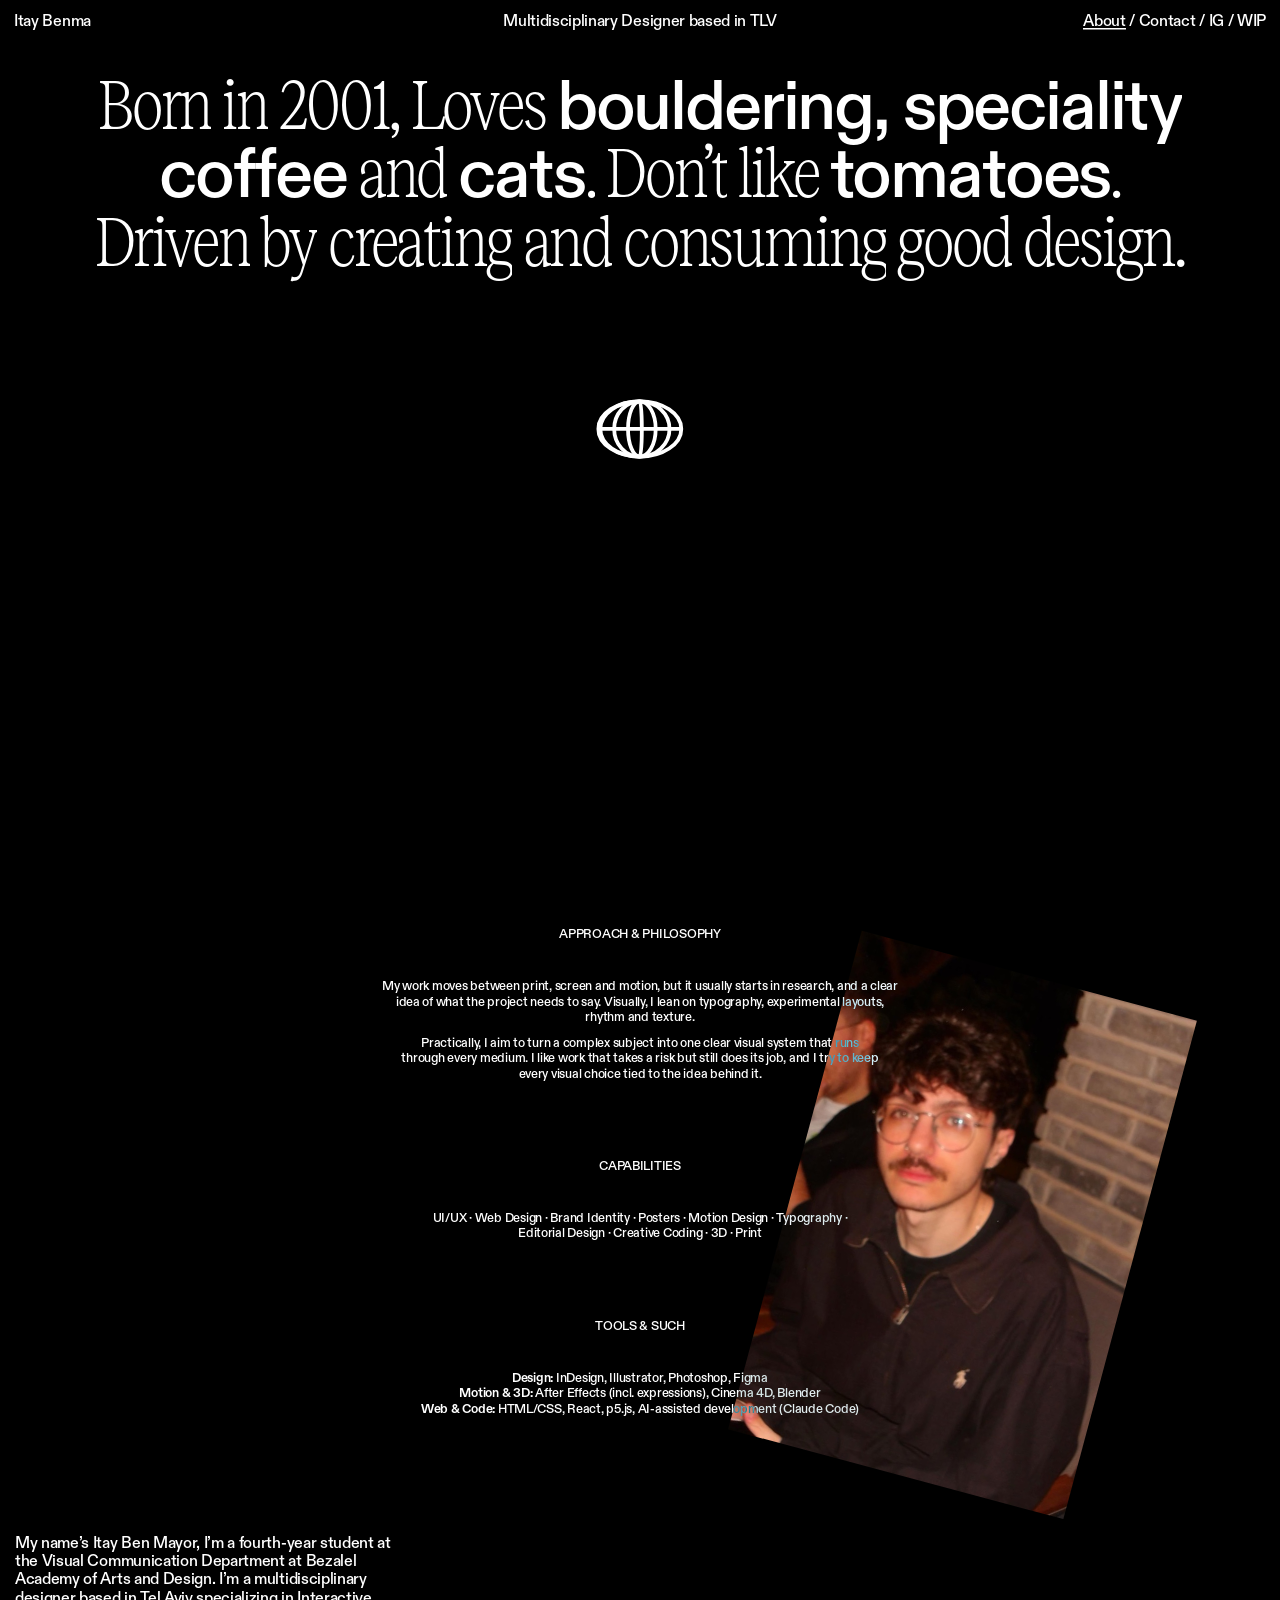
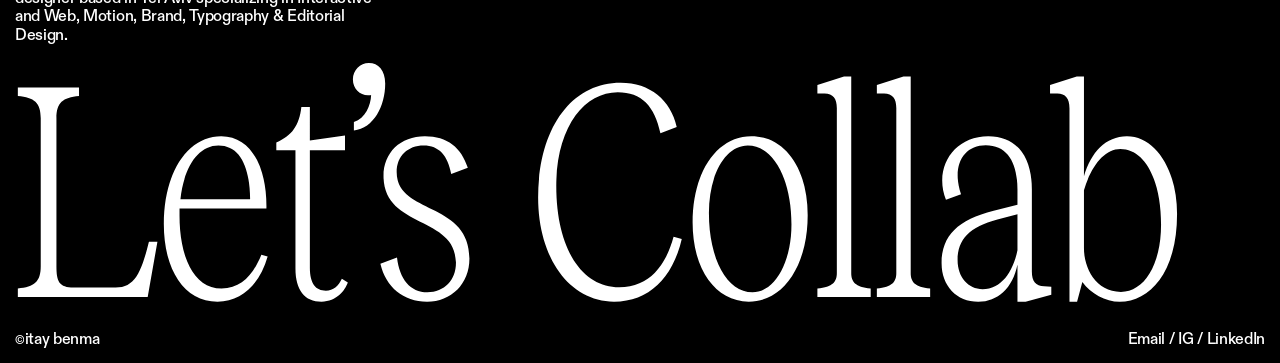
==== about.html @ dc09f706 "Home: "More to come soon" back to the globe and the strip, instead of the film Co-Authored-By: Claud" ====
<!DOCTYPE html>
<html lang="en">
<head>
  <meta charset="UTF-8">
  <meta name="viewport" content="width=device-width, initial-scale=1">
  <title>Itay Benma — About</title>
  <link rel="icon" href="favicon.svg?v=7" type="image/svg+xml">
  <link rel="stylesheet" href="styles.css?v=177">
  <!-- The fonts load right away, so a new page shows up already in its own type -->
  <link rel="preload" href="fonts/ABCDiatype-Medium-Trial.woff" as="font" type="font/woff" crossorigin>
  <link rel="preload" href="fonts/RecklessCondensedS-TRIAL-Light.woff" as="font" type="font/woff" crossorigin>
  <!-- Chrome: prepares a page in the background as soon as its link is pointed at or touched, so it opens instantly -->
  <script type="speculationrules">{ "prerender": [{ "where": { "href_matches": "/*" }, "eagerness": "moderate" }] }</script>
  <!-- The opening, like the home page's (about.js, styles.css "Intro"): the text rises in word by word,
       then the rest writes itself in, and "And most importantly I am..." gives way to the strip.
       All of it plays the first time this page is reached in a visit to the site, also from a link on the site;
       coming back to it in the same visit (the tab remembers it until it's closed), the page is already
       as it ends, like the home page (.is-returning). A new visit, or a reload of any page, plays it again.
       A page Chrome prepares in the background (when its link is pointed at) decides once it's shown. -->
  <script>
    function aboutIntro() {
      if (matchMedia("(prefers-reduced-motion: reduce)").matches) return;
      try {
        // A reload starts a new visit, like on the home page (script.js forgets it on the other pages' reloads)
        const isReload = performance.getEntriesByType("navigation")[0]?.type === "reload";
        if (sessionStorage.getItem("about-seen") && !isReload) return document.documentElement.classList.add("is-returning");
        sessionStorage.setItem("about-seen", "1");
      } catch (error) {} // storage blocked: just play it
      document.documentElement.classList.add("intro");
    }
    if (document.prerendering) document.addEventListener("prerenderingchange", aboutIntro, { once: true });
    else aboutIntro();
  </script>
  <!-- "?v=": raise the number after changing a script or styles.css, so browsers drop their old saved copy -->
  <script src="script.js?v=81" defer></script>
  <script src="about.js?v=33" defer></script>
</head>
<body>
  <header class="top-bar">
    <a class="top-bar__name roll" href="index.html" aria-label="Itay Benma, home"><span class="roll__from">Itay Benma</span><span class="roll__to link-line" aria-hidden="true">Home</span></a>
    <p class="top-bar__tagline">Multidisciplinary Designer based in TLV</p>
    <nav class="top-bar__links">
      <a class="link-line is-current" href="about.html" aria-current="page">About</a> /
      <!-- Kept together: on phones they share one line in the stacked menu -->
      <span class="top-bar__pair"><a class="link-line" href="#contact">Contact</a> / <a class="link-line" href="https://www.instagram.com/itay_benma/" target="_blank" rel="noopener"><span class="top-bar__ig">IG</span><span class="top-bar__instagram">Instagram</span></a></span> /
      <a class="link-line" href="wip.html">WIP</a>
    </nav>
  </header>

  <main>
    <!-- Placed like the Figma frame "about" (1440px wide) -->
    <section class="about-story">
      <p class="about-story__text">Born in 2001, Loves <b>bouldering, speciality coffee</b> and <b>cats</b><span class="about-story__dot">.</span> Don’t like <b>tomatoes</b><span class="about-story__dot">.</span> Driven by creating and consuming good design.</p>
      <!-- Phones: the text as set in the Figma phone frame ("About paragraph (phone)" in 666:249), one line per row,
           like the home page's phone headline: the full lines run edge to edge, the short ones are centered.
           The text above stays for screen readers; about.js gives each word (.w) its window in the opening -->
      <div class="about-story__phone" aria-hidden="true">
        <span class="about-story__line"><span class="w">Born</span><span class="w">in</span><span class="w">2001,</span><span class="w">Loves</span></span>
        <span class="about-story__line is-center"><b class="w">bouldering,</b></span>
        <span class="about-story__line"><b class="w">speciality</b><b class="w">coffee</b></span>
        <span class="about-story__line"><span class="w">and</span><span class="w"><b>cats</b><span class="about-story__dot">.</span></span><span class="w">Don’t</span><span class="w">like</span></span>
        <span class="about-story__line is-center"><span class="w"><b>tomatoes</b><span class="about-story__dot">.</span></span></span>
        <span class="about-story__line"><span class="w">Driven</span><span class="w">by</span><span class="w">creating</span></span>
        <span class="about-story__line"><span class="w">and</span><span class="w">consuming</span><span class="w">good</span></span>
        <span class="about-story__line is-center"><span class="w">design.</span></span>
      </div>

      <!-- The globe turns like the reference: its meridians slide sideways at one speed (script.js) -->
      <svg class="about-story__globe" viewBox="-3 -3 115.5 79" aria-hidden="true" fill="none" stroke="white" stroke-width="5">
        <ellipse cx="54.75" cy="36.5" rx="54.75" ry="36.5"/>
        <line x1="0" y1="36.5" x2="109.5" y2="36.5"/>
        <g class="about-story__meridians globe__meridians">
          <path/><path/><path/><path/><path/><path/>
        </g>
      </svg>

      <!-- Rises word by word once it scrolls into view (about.js) -->
      <h2 class="about-story__rise">And most importantly I am...</h2>

      <!-- A strip running across the screen; two identical halves, so moving by half loops with no jump -->
      <div class="about-story__strip" aria-label="Open to work">
        <p class="about-story__track" aria-hidden="true"><span><i>Open to work</i>  — <b>Open to work</b> — </span><span><i>Open to work</i>  — <b>Open to work</b> — </span><span><i>Open to work</i>  — <b>Open to work</b> — </span><span><i>Open to work</i>  — <b>Open to work</b> — </span></p>
      </div>

      <!-- Tilted, under the text beside it (Figma 683:627) -->
      <img class="about-story__photo" src="IMG/about/itay.jpg" alt="Itay Ben Mayor" loading="lazy" decoding="async">

      <!-- Under the strip: approach, capabilities and tools (Figma "about" 534:2) -->
      <div class="about-story__more">
        <h2 class="about-story__label">APPROACH &amp; PHILOSOPHY</h2>
        <p class="about-story__para about-story__para--1">My work moves between print, screen and motion, but it usually starts in research, and a clear idea of what the project needs to say. Visually, I lean on typography, experimental layouts, rhythm and texture.</p>
        <p class="about-story__para about-story__para--2">Practically, I aim to turn a complex subject into one clear visual system that runs through every medium. I like work that takes a risk but still does its job, and I try to keep every visual choice tied to the idea behind it.</p>
        <h2 class="about-story__label">CAPABILITIES</h2>
        <p class="about-story__para about-story__para--3">UI/UX · Web Design · Brand Identity · Posters · Motion Design · Typography · Editorial Design · Creative Coding · 3D · Print</p>
        <h2 class="about-story__label">TOOLS &amp; SUCH</h2>
        <p class="about-story__para about-story__para--3"><strong>Design:</strong> InDesign, Illustrator, Photoshop, Figma<br><strong>Motion &amp; 3D:</strong> After Effects (incl. expressions), Cinema 4D, Blender<br><strong>Web &amp; Code:</strong> HTML/CSS, React, p5.js, AI-assisted development (Claude Code)</p>
      </div>

    </section>
  </main>

  <footer class="footer" id="contact">
    <p class="footer__bio">My name’s Itay Ben Mayor, I’m a fourth-year student at the Visual Communication Department at Bezalel Academy of Arts and Design. I’m a multidisciplinary designer based in Tel Aviv specializing in Interactive and Web, Motion, Brand, Typography &amp; Editorial Design.</p>

    <!-- Hovering a link under it rolls "Let's Collab" into that link's word, like the name into "Works" (script.js) -->
    <p class="footer__collab" aria-label="Let’s Collab"><span class="footer__word" aria-hidden="true">Let’s Collab</span></p>

    <!-- Bottom row: copyright, contact links -->
    <div class="footer__bottom">
      <p><a class="link-line" href="index.html" data-collab="Home"><span class="footer__copyright">©</span>itay benma</a></p>
      <nav class="footer__links">
        <a class="link-line" href="mailto:itaybnmr@gmail.com" data-collab="Email">Email</a> /
        <a class="link-line" href="https://www.instagram.com/itay_benma/" target="_blank" rel="noopener" data-collab="Instagram">IG</a> /
        <a class="link-line" href="https://www.linkedin.com/in/itay-ben-mayor-765231284/" target="_blank" rel="noopener" data-collab="LinkedIn">LinkedIn</a>
      </nav>
    </div>
  </footer>
</body>
</html>
---- styles.css ----
/* ===== Fonts (from the Figma file) ===== */
@font-face {
  font-family: "Reckless Condensed";
  src: url("fonts/RecklessCondensedS-TRIAL-LightItalic.woff") format("woff");
  font-weight: 300;
  font-style: italic;
}

@font-face {
  font-family: "Reckless Condensed";
  src: url("fonts/RecklessCondensedS-TRIAL-Light.woff") format("woff");
  font-weight: 300;
  font-style: normal;
}

@font-face {
  font-family: "ABC Diatype";
  src: url("fonts/ABCDiatype-Medium-Trial.woff") format("woff");
  font-weight: 500;
  font-style: normal;
}

@font-face {
  font-family: "ABC Diatype";
  src: url("fonts/ABCDiatype-Bold-Trial.woff") format("woff");
  font-weight: 700;
  font-style: normal;
}

/* ===== Design tokens: the variables and text styles of the Figma file, under the same names
   (Figma's "color/bg" is --color-bg here: a CSS name can't have a slash) ===== */
:root {
  /* Colors: Primitives */
  --black: #000000;
  --white: #ffffff;
  --red: #ff473f;
  --paper: #faf9f6;

  /* Colors: Tokens */
  --color-bg: var(--black);
  --color-text: var(--white);
  --color-accent: var(--red); /* Reach's red: its boards and its cursor circle */
  --color-card: var(--paper); /* the work cards on the home page */
  --color-card-text: var(--black); /* the labels on the cards */

  /* Colors the site uses that aren't in Figma */
  --color-panel: #0c0e12; /* the dark boards behind the work */
  --color-board-museum: #33241d; /* the brown boards on the Israel Museum Index page */

  /* Spacing */
  --space-2xs: 2px;
  --space-xs: 3px;
  --space-s: 11px; /* from the top of the screen */
  --space-m: 14px; /* from the sides of the screen */
  --space-l: 40px;

  /* Font sizes. Title and subtitle are px on Figma's 1440px-wide frame, written as plain numbers
     so the page can scale them with the width: calc(var(--size-title) * var(--x)) */
  --size-caption: 14px;
  --size-body: 16px;
  --size-body-phone: 18px; /* the project pages' texts in the phone frames */
  --size-subtitle: 65;
  --size-title: 108;

  /* Text styles */
  --title-font-family: "Reckless Condensed", Georgia, serif;
  --title-font-weight: 300; /* Light */
  --title-line-height: normal; /* Auto */
  --title-letter-spacing: -0.03em;

  --subtitle-font-family: "Reckless Condensed", Georgia, serif;
  --subtitle-font-weight: 300; /* Light */
  --subtitle-line-height: normal; /* Auto */
  --subtitle-letter-spacing: -0.03em;

  --body-font-family: "ABC Diatype", Helvetica, Arial, sans-serif;
  --body-font-weight: 500; /* Medium */
  --body-line-height: 1.15; /* 115% */
  --body-letter-spacing: -0.02em;
  --bold-font-weight: 700; /* Bold: the labels in About's "Tools & Such" */

  --caption-font-family: "ABC Diatype", Helvetica, Arial, sans-serif;
  --caption-font-weight: 500; /* Medium */
  --caption-line-height: normal; /* Auto */
  --caption-letter-spacing: -0.02em;

  --nav-font-family: "ABC Diatype", Helvetica, Arial, sans-serif;
  --nav-font-weight: 500; /* Medium */
  --nav-line-height: normal; /* Auto */
  --nav-letter-spacing: -0.02em;

  /* Thickness of the line under links on hover */
  --line-thickness: 1.5px;
  --line-gap: 2px; /* the gap the hover line leaves on each side of a letter that reaches down into it (.link-line) */
  --line-raise: 0.05em; /* how far the hover line sits above the bottom of the text: just under the letters, so g, p, y and the brackets cross it */

  /* One pixel of the keyboard-focus frame: its thickness, and the step at its corners */
  --pixel: 2px;

  /* Custom mouse cursor */
  --cursor-size: 16px;

  /* The site's ease: comes in quickly, slows down softly
     (the same curve the headline letters use to come back in) */
  --ease: cubic-bezier(0.25, 1, 0.5, 1);
  /* Starts and ends softly: for things that open, like the WIP drawer */
  --ease-in-out: cubic-bezier(0.65, 0, 0.35, 1);
  /* How long Tab takes to glide the page from top to bottom and back (script.js) */
  --glide-duration: 1.4s;
  --fade-duration: 0.35s; /* text fading out over a picture, and the top bar at the footer */
}

/* ===== Moving between pages =====
   The top bar is the same on every page, so it stays put (its own "top-bar" group).
   Everything else crossfades: the old page lifts a little and fades out,
   the new one rises into place, both on the site's ease. */
@view-transition {
  navigation: auto;
}

.top-bar {
  view-transition-name: top-bar;
}

/* Quick, so the new page follows the click at once (it was 0.3s + 0.5s after a 0.1s wait on computers,
   which felt slow; now everywhere what touch screens had) */
::view-transition-old(root) {
  animation: 0.15s var(--ease-in-out) both page-out;
}

::view-transition-new(root) {
  animation: 0.3s var(--ease) both page-in;
}

::view-transition-group(top-bar) {
  animation-duration: 0.3s;
  animation-timing-function: var(--ease-in-out);
}

@keyframes page-out {
  to { opacity: 0; transform: translateY(-12px); }
}

@keyframes page-in {
  from { opacity: 0; transform: translateY(16px); }
}

@media (prefers-reduced-motion: reduce) {
  @view-transition {
    navigation: none;
  }
}

/* ===== Basics ===== */
* {
  margin: 0;
  padding: 0;
  box-sizing: border-box;
}

/* Nothing passing the side for a moment (letters rolling, a sticker popping in) may let
   Safari slide the whole page sideways */
html,
body {
  overflow-x: clip;
}

body {
  background: var(--color-bg);
  color: var(--color-text);
  font-family: var(--body-font-family);
}

/* Site rule: wherever text crosses something (an image, a video, other text), it turns negative.
   "difference" keeps white text white on the black page and flips it over anything else.
   Set on whole blocks of text, not single letters, so letters never cancel each other out.
   New kinds of text blocks go in this list. */
h1,
h2,
h3,
p,
nav,
.top-bar,
.process__entry > span {
  mix-blend-mode: difference;
}

/* Selected text: white highlight with black text (instead of the default blue) */
::selection {
  background: var(--color-text);
  color: var(--color-bg);
}

/* ===== Custom mouse cursor ===== */

/* Hidden by default: phones and tablets have no mouse */
.cursor {
  display: none;
}

/* Only on devices with a mouse or trackpad, and only once script.js has
   added the "has-custom-cursor" class (so the page never ends up with no cursor) */
@media (hover: hover) and (pointer: fine) {
  /* Hide the normal arrow everywhere... */
  .has-custom-cursor {
    cursor: none;
  }

  /* ...including over links, which show their own circle state instead of the hand */
  .has-custom-cursor a {
    cursor: none;
  }

  .has-custom-cursor .cursor {
    position: fixed;
    top: 0;
    left: 0;
    z-index: 100; /* above everything else */
    width: var(--cursor-size);
    height: var(--cursor-size);
    border-radius: 50%;
    display: block;
    background: var(--color-text);
    pointer-events: none; /* clicks go through the circle to the page */
    opacity: 0; /* invisible until the mouse moves into the page */
  }

  .has-custom-cursor .cursor.is-visible {
    opacity: 1;
  }

  .has-custom-cursor .cursor {
    transition: width 0.4s var(--ease), height 0.4s var(--ease);
  }

  /* Over the site's text the dot is a negative of the letters under it (not over pictures or videos) */
  .has-custom-cursor .cursor.is-negative {
    mix-blend-mode: difference;
  }

  /* Over a link: the circle grows a little */
  .has-custom-cursor .cursor.is-small {
    --cursor-size: 36px;
  }

  /* Big circle in the card's colors with the project's name going around inside it */
  .has-custom-cursor .cursor.is-big {
    --cursor-size: 120px;
    background: var(--circle); /* the card's colors (script.js copies them over) */
  }

  .cursor__ring {
    width: 100%;
    height: 100%;
    fill: var(--circle-ink);
    font-family: var(--body-font-family);
    font-size: 17px;
    font-weight: var(--body-font-weight); /* Medium */
    letter-spacing: 0.02em;
    opacity: 0;
    transition: opacity 0.2s linear;
    animation: spin 8s linear infinite;
  }

  .cursor.is-big .cursor__ring {
    opacity: 1;
    transition-delay: 0.15s; /* the text shows once the circle has grown */
  }
}

@keyframes spin {
  to { rotate: 360deg; }
}

@media (prefers-reduced-motion: reduce) {
  .cursor__ring {
    animation: none;
  }
}

/* Top bar with three parts: left, center, right.
   It stays at the top while the page scrolls under it. */
.top-bar {
  position: fixed;
  z-index: 1; /* above the headline */
  top: var(--space-s);
  left: var(--space-m);
  right: var(--space-m);
  display: grid;
  grid-template-columns: 1fr auto 1fr; /* side columns equal, so the middle stays centered */
  gap: var(--space-m);
  font-size: var(--size-body);
  font-weight: var(--nav-font-weight);
  letter-spacing: var(--nav-letter-spacing);
}

/* At the footer the top bar fades out, and back in on the way up (script.js adds .is-at-footer) */
.top-bar {
  transition: opacity var(--fade-duration) var(--ease-in-out);
}

.is-at-footer .top-bar {
  opacity: 0;
  pointer-events: none;
}

/* The name leads home; it looks like the rest of the bar */
.top-bar__name {
  color: inherit;
  text-decoration: none;
}

/* ===== Roll: on hover the letters roll up one by one and another word rolls in from below
   (script.js splits both words into letters and numbers them in --i) ===== */
.roll {
  display: inline-grid;
  justify-self: start;
  overflow: hidden; /* the letters disappear above and below */
}

.roll > span {
  grid-area: 1 / 1; /* both words in the same spot */
  justify-self: start; /* as wide as its own text, so the line under "Works" fits it */
}

.roll__letter {
  display: inline-block;
  white-space: pre;
  transition: transform 0.5s var(--ease);
  transition-delay: calc(var(--i) * 25ms);
}

.roll__to .roll__letter {
  transform: translateY(100%);
}

.roll:is(:hover, :focus-visible, :active, [data-state]) .roll__from .roll__letter {
  transform: translateY(-100%);
}

.roll:is(:hover, :focus-visible, :active, [data-state]) .roll__to .roll__letter {
  transform: none;
}

/* The line comes in with the word */
.roll:is(:hover, :focus-visible, :active, [data-state]) .link-line {
  background-size: 100% var(--line-thickness);
  background-position-x: 0;
}

/* Touch screens: no rolling, the name just stays "Itay Benma" */
@media (hover: none) {
  .roll__to {
    display: none;
  }

  /* A tap doesn't roll it either: the word stays put while it's pressed */
  .roll:is(:hover, :active, :focus-visible):not(.is-active) .roll__from .roll__letter {
    transform: none;
  }

  .roll.is-active .roll__to {
    display: inline;
  }
}

/* Scrolled down to the works (home.js): the name stays rolled into "Works", with its line */
.roll.is-active .roll__from .roll__letter {
  transform: translateY(-100%);
}

.roll.is-active .roll__to .roll__letter {
  transform: none;
}

.roll.is-active .link-line {
  background-size: 100% var(--line-thickness);
  background-position-x: 0;
}
.top-bar__tagline {
  text-align: center;
}

.top-bar__links {
  text-align: right;
}

/* Phones: a short, light top bar, like the phone reference (ofirgu.cargo.site):
   one line, the name on the left and the menu on the right; the tagline is said by the page itself */
@media (max-width: 700px) {
  :root {
    --space-m: 12px;
  }

  /* The bar is 18px on phones (Figma's phone frames), "IG" spelled out, the menu breaking in Figma's 238px */
  .top-bar {
    font-size: var(--size-body-phone);
    grid-template-columns: 1fr auto;
    line-height: 1.2;
  }

  .top-bar__tagline {
    display: none;
  }

  .top-bar__links {
    max-width: calc(238 * 100vw / 402);
  }

  /* The menu takes two lines; the name stays one line high, so its second word stays hidden */
  .top-bar__name {
    align-self: start;
  }

  .top-bar .top-bar__ig {
    display: none;
  }

  .top-bar .top-bar__instagram {
    display: inline;
  }
}

/* "Instagram" in the bar and the works' numbers are only in the phone frames */
.top-bar__instagram,
.tile__no {
  display: none;
}


/* Link with a line that enters from the left on hover
   and leaves to the right when the mouse moves away */
.link-line {
  color: inherit;
  text-decoration: none;
  background-image: linear-gradient(currentColor, currentColor); /* the line */
  background-repeat: no-repeat;
  background-size: 0% var(--line-thickness); /* hidden: zero width */
  background-position-x: 100%; /* anchored right, so it shrinks away to the right */
  background-position-y: calc(100% - var(--line-raise)); /* up under the letters, where their tails cross it */
  transition: background-size 0.3s ease;
  /* Where a letter reaches down into the line (g, p, y, the brackets) the line breaks around it, like skip-ink:
     each letter wears a thin outline in the page's color, sideways, that covers the line next to it.
     On the black page it can't be seen anywhere else */
  text-shadow:
    var(--line-gap) 0 var(--color-bg),
    calc(var(--line-gap) / -1) 0 var(--color-bg),
    calc(var(--line-gap) / 2) 0 var(--color-bg),
    calc(var(--line-gap) / -2) 0 var(--color-bg);
}

.link-line:hover,
.link-line:focus-visible,
.link-line:active,
.link-line[data-state],
.link-line.is-tapped {
  background-size: 100% var(--line-thickness); /* full width */
  background-position-x: 0;  /* anchored left, so it grows in from the left */
}

/* Touch screens: a tap leaves the "hover" stuck on, so there the line only comes
   with .is-tapped (script.js adds it on the tap, for links that don't change the page;
   a link that does gets its line drawn on the new page, see .is-current) */
@media (hover: none) {
  .link-line:hover {
    background-size: 0% var(--line-thickness);
  }

  .link-line.is-tapped {
    background-size: 100% var(--line-thickness);
    transition-duration: 0.2s;
  }
}

/* The part of the home page you've scrolled to (home.js): its link keeps the line */
.link-line.is-active {
  background-size: 100% var(--line-thickness);
  background-position-x: 0;
}

/* The page you're on: the hover line stays */
.link-line.is-current {
  background-size: 100% var(--line-thickness);
  background-position-x: 0;
  /* Draws in from the left as the page arrives, as if following the click that led here */
  animation: line-in 0.5s var(--ease) 0.15s both;
}

@keyframes line-in {
  from { background-size: 0% var(--line-thickness); }
}

/* ===== States =====
   Every link and card has four: as it is, hovered, pressed and focused from the keyboard.
   [data-state] shows one of them held still, for the styleguide (styleguide.html) */

/* Pressed: the link turns into its own negative for as long as it's held
   (without the letters' outline, which would show on the white) */
.link-line:is(:active, [data-state="active"]),
.roll:is(:active, [data-state="active"]) {
  background-color: var(--color-text);
  color: var(--color-bg);
}

:is(.link-line, .roll):is(:active, [data-state="active"]),
:is(.link-line, .roll):is(:active, [data-state="active"]) * {
  text-shadow: none;
}

/* A pressed card's labels turn negative: only as the "Pressed" state on the styleguide board,
   not on the site, where it flashed a black bar on the card as it was clicked */
.work[data-state="active"] :is(.work__label, .work__info) {
  background: var(--color-card-text);
  color: var(--color-card);
}

/* Keyboard focus: a frame around whatever is focused, a pixel away from it, each corner cut by
   one pixel, that glides in from further out. Only from the keyboard (a click doesn't draw it).
   It's copies of the box: one in the page's color (on top) clears the gap, and four in the
   text's color, each pushed a pixel to one side, make the frame and leave its corners cut. */
:focus-visible,
[data-state="focus"] {
  --step: var(--pixel);
  outline: none;
  box-shadow:
    0 0 0 var(--step) var(--color-bg),
    var(--step) 0 0 var(--step) var(--color-text),
    calc(-1 * var(--step)) 0 0 var(--step) var(--color-text),
    0 var(--step) 0 var(--step) var(--color-text),
    0 calc(-1 * var(--step)) 0 var(--step) var(--color-text);
  animation: pixel-in 0.3s var(--ease) both;
}

@property --step {
  syntax: "<length>";
  inherits: false;
  initial-value: 0px;
}

@keyframes pixel-in {
  from { --step: calc(3 * var(--pixel)); }
}

@media (prefers-reduced-motion: reduce) {
  .link-line.is-current {
    animation: none;
  }

  :focus-visible,
  [data-state="focus"] {
    animation: none;
  }
}

/* ===== Process page ===== */

/* Two units, so the page keeps the Figma proportions on any screen:
   --x = 1px of the 1440px-wide frame (sideways), --u = 1px of its 1024px height (up and down) */
.process {
  --x: calc(100vw / 1440);
  --u: calc(100vh / 1024);
  /* The text column starts right under "Multidisciplinary Designer based in TLV",
     which is centered and 235.6px wide */
  --column: calc(50vw - 117.8px);
  position: relative;
  height: 100vh;
  overflow: clip; /* letters flying off don't make the page wider */
  font-size: var(--size-body);
  font-weight: var(--body-font-weight);
  letter-spacing: var(--body-letter-spacing);
}

.process > * {
  position: absolute;
}

.process__intro {
  left: var(--column);
  top: calc(78 * var(--u));
  width: 345px; /* fixed, like the 14px text in it, so the lines break where they do in Figma on any screen */
  line-height: var(--body-line-height);
}

/* The second paragraph starts with an indent (10 spaces in Figma) */
.process__intro p + p {
  text-indent: 2em;
}

/* ===== The log ===== */
.process__index {
  left: var(--column);
  top: calc(220 * var(--u));
  right: 17px; /* the years end 17px from the edge, like in Figma */
  list-style: none;
  display: grid;
  row-gap: 5px;
}

/* Name, date (starts 457px in, like in Figma), year on the right */
.process__entry {
  display: grid;
  grid-template-columns: calc(457 * var(--x)) 1fr auto;
  transition: opacity 0.3s ease;
}

/* Hovering anywhere on the row draws the line under all of it */
.process__entry:hover .link-line {
  background-size: 100% var(--line-thickness);
  background-position-x: 0;
}

/* Like the reference: hovering one row fades the others */
.process__index:hover .process__entry:not(:hover) {
  opacity: 0.35;
}

/* Quick fades, so moving between logs feels crisp */
.process__entry {
  transition: opacity 0.15s linear;
}

/* The peek: on the left side of the page, top lined up with the hovered row.
   With no "top" set it stays at the row's own height.
   "left" is measured from the log, so this puts it 14px from the page edge. */
.process__preview {
  position: absolute;
  left: calc(var(--space-m) - var(--column));
  width: calc(560 * var(--x));
  height: auto;
  pointer-events: none;
  opacity: 0;
  transition: opacity 0.12s linear;
}

.process__entry:hover .process__preview {
  opacity: 1;
}

/* On a computer the drawer is just a wrapper (it opens only on phones, see below) */
.process__drawer {
  display: contents;
}

/* ===== The big headline =====
   Full width (154px on the 1440px frame), sitting on the bottom of the page */
.process__title {
  left: calc(14 * var(--x));
  bottom: calc(21 * var(--u));
  font-family: var(--title-font-family);
  font-size: calc(154 * var(--x));
  font-weight: var(--title-font-weight);
  letter-spacing: var(--title-letter-spacing);
  word-spacing: -0.003em; /* the browser's spaces are a hair wider than Figma's */
  line-height: normal;
  white-space: pre; /* keeps the wide gaps between the words */
}

/* Each letter moves on its own (see script.js) */
.letter {
  display: inline-block;
}

/* Click the headline and the letters fall (see script.js) */
.process__title {
  user-select: none; /* dragging a letter shouldn't select the text */
  touch-action: none; /* on phones a finger drags letters instead of moving the page */
}

.process__note {
  left: calc(14 * var(--x));
  bottom: calc(22 * var(--u));
}

/* Same line as the note, on the right */
.process__copyright {
  right: calc(15 * var(--x));
  bottom: calc(22 * var(--u));
}

/* ===== Home page ===== */
/* Everything scales with the width, so the page keeps the Figma proportions.
   --x = 1px of the 1440px-wide frame. The works will fill the empty space under the note. */
.hero {
  --x: calc(100vw / 1440);
  position: relative;
  height: calc(1809 * var(--x)); /* the footer's bio starts 1869px down in Figma; everything here sits 60px higher */
}

.hero__statement {
  position: absolute;
  top: calc(117 * var(--x));
  left: calc(30 * var(--x));
  right: calc(30 * var(--x));
  font-family: var(--title-font-family);
  font-size: calc(90 * var(--x));
  font-weight: var(--title-font-weight);
  letter-spacing: -0.028em;
  line-height: calc(85 * var(--x));
}

/* Each line runs from edge to edge, its parts pushed apart */
.hero__line {
  display: flex;
  justify-content: space-between;
  white-space: nowrap;
}

.hero__bold {
  font-family: var(--body-font-family);
  font-weight: var(--body-font-weight);
  letter-spacing: -0.03em;
}

/* The first line is taller, like in Figma */
.hero__line:first-child {
  line-height: calc(110 * var(--x));
}

/* "Itay Ben Mayor," is a hair smaller than the rest */
.hero__line:first-child .hero__bold {
  font-size: calc(88 * var(--x));
}

/* "Interactive Experiences," sits a set gap after "I work across"; "Brand," goes to the right */
.hero__line:nth-child(3) > span:nth-child(2) {
  margin: 0 auto 0 calc(54 * var(--x));
}

/* Only phones show their own headline */
.hero__phone-statement {
  display: none;
}

/* The spark next to "Hi, I'm" (upside down in Figma) */
.hero__spark {
  position: absolute;
  top: calc(150 * var(--x));
  left: calc(249 * var(--x));
  width: calc(84.5 * var(--x));
  height: auto;
  rotate: 180deg;
}

/* Justified; on the last line "Arts & Design" is pushed to the right */
.hero__note {
  position: absolute;
  top: calc(525 * var(--x));
  left: calc(50% - 111.5px); /* centered */
  width: 223px; /* fixed, like the 16px text, so the lines break where they do in Figma */
  font-size: var(--size-body);
  font-weight: var(--body-font-weight);
  letter-spacing: -0.03em; /* a hair tighter, so "Visual" fits on the first line like in Figma */
  text-align: justify;
}

.hero__note-end {
  float: right;
}

/* "Works ↓" under the note (Figma's "Works" at 696, the page sitting 60px higher), centered.
   Its arrow (Figma's → turned down) drops in from above its window and out under it, again and again */
.hero__works {
  position: absolute;
  top: calc(676 * var(--x)); /* 40px under where Figma puts it, as asked */
  left: 50%;
  translate: -50%;
  font-family: var(--subtitle-font-family);
  font-size: calc(30 * var(--x));
  font-weight: var(--subtitle-font-weight);
  letter-spacing: -0.02em;
  color: inherit;
  text-decoration: none;
  white-space: nowrap;
}

.hero__arrow {
  display: inline-block;
  overflow: clip;
  vertical-align: bottom;
}

.hero__arrow > span {
  display: inline-block;
  rotate: 90deg;
  animation: arrow-drop 2s var(--ease-in-out) infinite;
}

@keyframes arrow-drop {
  0% { translate: 0 -100%; }
  45%, 60% { translate: 0 0; }
  100% { translate: 0 100%; }
}

@media (prefers-reduced-motion: reduce) {
  .hero__arrow > span {
    animation: none;
  }
}

/* ===== Intro (home.js) =====
   Every word of the headline is a window; the word rises in from just below its own spot.
   The window reaches a little above and below the line, so tall letters and tails aren't cut. */
.intro__word {
  display: inline-block;
  overflow: clip;
  padding: 0.15em 0 0.2em;
  margin: -0.15em 0 -0.2em;
}

.intro__word > span {
  display: inline-block;
}

/* Nothing moves until the fonts are in (home.js adds .intro-go), so the type doesn't swap mid-way */
.intro:not(.intro-go) * {
  animation-play-state: paused;
}

/* Until home.js splits it, the headline stays hidden behind the black */
.intro .hero__statement:not(.is-split) {
  visibility: hidden;
}

.intro .intro__word > span {
  animation: word-drop 0.9s var(--ease) var(--d) both;
}

@keyframes word-drop {
  from { transform: translateY(130%); }
}

/* ===== Title intro (project pages' head, reach.js) =====
   The first time a project page is reached in a visit, its top strip (the title, the description, the course,
   the collaboration and the tags) rises in word by word like the headline above, once the fonts are in
   (.title-go); until then it stays hidden */
.title-intro:not(.title-go) :is(.project__title, .project__about, .project__visit, .project__course, .project__collab, .project__tags) {
  visibility: hidden;
}

.title-intro .intro__word > span {
  animation: word-drop 0.9s var(--ease) var(--d) both;
}

/* The texts' words: each rises from just below its own spot and cuts itself off at it as it goes
   (the cut moves up with the word), so the lines keep their spacing */
.intro__rise {
  display: inline-block;
}

.title-intro .intro__rise {
  animation: word-rise 0.9s var(--ease) var(--d) both;
}

@keyframes word-rise {
  from {
    transform: translateY(130%);
    clip-path: inset(calc(-130% - 0.15em) -1em calc(130% - 0.2em));
  }
  to {
    transform: none;
    clip-path: inset(-0.15em -1em -0.2em);
  }
}

/* Then everything else writes itself in, left to right, one after another */
.intro :is(.top-bar, .hero__spark, .tile, .work__row, .work__frame, .work__info, .about-story__globe, .footer) {
  animation: write-in 1.2s var(--ease-in-out) calc(var(--rest) + 900ms + var(--n, 0) * 150ms) both;
}

/* The About page: the top bar is already there from the start, only the page under it plays in */
.intro:has(.about-story) .top-bar {
  animation: none;
}

/* The phone's headline too stays hidden until home.js has given its words their windows */
.intro .hero__phone-statement:not(.is-split) {
  visibility: hidden;
}

.intro .hero__spark { --n: 2; }
/* About page: its text hides until about.js splits it, and the globe writes in like the home page's spark */
.intro :is(.about-story__text, .about-story__phone):not(.is-split) {
  visibility: hidden;
}
.intro .about-story__globe { --n: 2; }
/* The About page can't be scrolled until its opening is over and "Open to work" is in
   (about.js removes .intro, then .is-holding) */
.intro:has(.about-story),
.is-holding {
  overflow: hidden;
}
/* On the About page the top of the footer shows from the start, so it writes in last too
   (on the home page it's far below, where it doesn't matter) */
.intro .footer { --n: 3; }
/* "Works ↓" writes itself in last, once everything else is in (home.js sets --last) */
.intro .hero__works {
  animation: write-in 1.2s var(--ease-in-out) calc(var(--rest) + 900ms + var(--last)) both;
}
/* The cards' insides, not the cards: clipping a card would cut its sticker, which sits over its edge */
.intro :is(.tile, .work__row, .work__frame, .work__info) { --n: 3; }

/* ...while the note types itself in (home.js): each character appears at its turn,
   first as a solid block for a moment, like a cursor, then as itself */
.intro .intro__key {
  animation:
    key-show 0s calc(var(--rest) + 900ms + var(--k) * var(--type-gap)) both,
    key-block var(--type-gap) steps(1, end) calc(var(--rest) + 900ms + var(--k) * var(--type-gap));
}

@keyframes key-show {
  from { opacity: 0; }
}

@keyframes key-block {
  from { background: currentColor; }
}

@keyframes write-in {
  from { clip-path: inset(0 100% 0 0); }
  to { clip-path: inset(0); }
}

/* ===== Work cards ===== */
/* Light cards (458 x 452 in Figma), three in a row, each with its project's colors
   for the circle that follows the mouse (and the sticker on touch screens) */
.work,
.tile--reach {
  --circle: var(--color-accent); /* Reach's red */
  --circle-ink: var(--color-panel);
}

.work {
  position: absolute;
  top: calc(711 * var(--x)); /* 134px under the note, like in Figma */
  left: calc(17 * var(--x));
  width: calc(455 * var(--x));
  color: inherit;
  text-decoration: none;
  scroll-margin-top: calc(113 * var(--x));
  -webkit-tap-highlight-color: transparent; /* iPhone flashed a dark box over the card on a tap */ /* "Works" in the footer lands here, clear of the top bar */
}

/* A glide (script.js, glideTo): the parts of the page that scroll slide into place on the site's ease */
.glide-layer {
  transition: transform var(--glide-duration) var(--ease);
  will-change: transform;
}

/* "Works" under the headline scrolls down to the works instead of jumping */
@media (prefers-reduced-motion: no-preference) {
  html {
    scroll-behavior: smooth;
  }
}

/* The Israel Museum site: its gray-black type on white (sampled from the site) */
.work--museum,
.tile--museum {
  --circle: var(--white);
  --circle-ink: #212123;
}

.work--museum {
  left: calc(491 * var(--x));
  width: calc(458 * var(--x));
}

/* Record Day: the posters' green on their paper (sampled from the bus poster) */
.work--record,
.tile--record {
  --circle: #2c5242;
  --circle-ink: #eeefee;
}

.work--record {
  left: calc(969 * var(--x));
  width: calc(458 * var(--x));
}

/* Poster Archive: the Casiopea poster's yellow on its purple (sampled from the poster) */
.work--posters,
.tile--posters {
  --circle: #3a3293;
  --circle-ink: #f1c025;
}

/* HAVEN: its dithered black on white, under Reach */
.work--haven,
.tile--haven {
  --circle: var(--black);
  --circle-ink: var(--white);
}

.work--haven {
  top: calc(1183 * var(--x));
}

.work__frame {
  display: flex;
  align-items: center;
  justify-content: center;
  gap: calc(18.5 * var(--x));
  height: calc(452 * var(--x));
  padding-top: calc(9 * var(--x)); /* the work sits a little under the middle, below the label */
  background: var(--color-card);
}

.work--record .work__frame {
  background: var(--white);
}

.work__site {
  width: calc(317 * var(--x));
  height: auto;
}

.work__phone {
  width: calc(98.25 * var(--x));
  height: auto;
  border-radius: calc(17 * var(--x));
}

/* A black screen in the middle of the card, the work playing on it */
.work__screen {
  display: flex;
  align-items: center;
  justify-content: center;
  gap: calc(16 * var(--x));
  width: calc(414 * var(--x));
  height: calc(245 * var(--x));
  background: var(--color-bg);
}

.work__wide {
  width: calc(431 * var(--x));
  height: auto;
}

.work__reel {
  width: calc(338 * var(--x));
  height: auto;
}

.work__poster {
  width: calc(116 * var(--x));
  height: calc(206 * var(--x));
  object-fit: cover;
}

/* Name on the left, tags on the right, under the card */
.work__info {
  display: flex;
  justify-content: space-between;
  margin-top: calc(7 * var(--x));
  font-size: var(--size-body);
  font-weight: var(--caption-font-weight);
  letter-spacing: var(--caption-letter-spacing);
  mix-blend-mode: difference;
}

/* The number and name across the card's top edge, and the name and tags
   across its bottom edge, in black on the card */
.work__frame {
  position: relative;
}

/* 14px, with Figma's gaps to the card's edges kept in proportion to the text
   (at Figma's 16px: 3px from the sides, flush with the top, 2px from the bottom) */
.work__label,
.work__info {
  position: absolute;
  left: 0.1875em;
  right: 0.1875em;
  display: flex;
  justify-content: space-between;
  margin: 0;
  color: var(--color-card-text);
  font-size: var(--size-caption);
  font-weight: var(--caption-font-weight);
  letter-spacing: var(--caption-letter-spacing);
  line-height: normal;
  mix-blend-mode: normal;
}

.work__label {
  top: 0;
}

.work__info {
  bottom: 0.125em;
}

/* ===== Touch screens: the card's sticker =====
   No mouse, so no red circle following it: the card wears it on its top right corner instead */
.work__sticker {
  display: none;
}

@media (hover: none) {
  .work__sticker {
    display: block;
    position: absolute;
    z-index: 1;
    top: -34px;
    right: -6px;
    width: 104px;
    height: 104px;
    border-radius: 50%;
    background: var(--circle);
    rotate: 12deg;
  }

  .work__sticker svg {
    width: 100%;
    height: 100%;
    fill: var(--circle-ink);
    font-family: var(--body-font-family);
    font-size: 17px;
    font-weight: var(--body-font-weight);
    letter-spacing: 0.02em;
    animation: spin 8s linear infinite;
  }

  /* When the card comes into view (home.js adds .is-in), the circle pops in on an ease
     with a slight overshoot, then the four "Reach" write themselves around it, letter by letter */
  .work__sticker {
    transition: scale 0.8s cubic-bezier(0.34, 1.4, 0.64, 1);
  }

  .work__sticker tspan {
    transition: opacity 0.12s linear calc(0.55s + var(--i) * 40ms);
  }

  /* Hidden from the start (not hidden by the script after the page shows, which flashed it) */
  .work__sticker:not(.is-in) {
    scale: 0;
  }

  .work__sticker:not(.is-in) tspan {
    opacity: 0;
  }
}

@media (hover: none) and (prefers-reduced-motion: reduce) {
  .work__sticker svg {
    animation: none;
  }
}

/* ===== Works as an index of rows (computers and phones; phones tune it below) =====
   A tight list of rows on Figma's columns ("Home screen": no. at 18, name at 253, year at 859,
   tags against the right edge), ruled apart.
   - Hover: the row opens a crack and nudges the rows under it down.
   - Click (home.js adds .is-open): the row opens to the rest of the screen with its card as drawn in Figma,
     scaled up to fill it; home.js scrolls the list up to the top, the others squash into slivers with their text cut, and the
     card's works run to the left without end (home.js doubles them). The header stays still.
     A second click on the card goes to the case study; a click on its header, outside or Esc closes it.
   The phone cards' frames stay in the markup, unused */
.work__row,
.work__card {
  display: none;
}

@media all {
  .hero {
    display: flow-root; /* the list's margin stays inside, instead of pushing the headline down with it */
    height: auto;
  }

  .works {
    --closed: calc(48 * var(--x)); /* a row */
    --crack: calc(76 * var(--x)); /* a hovered row */
    --sliver: calc(16 * var(--x)); /* a squashed row */
    /* The open row takes the rest of the screen under the top bar, and its card grows to fill it:
       --u is one of Figma's px in the card, scaled so the card's 383 fills the row less the 70 over it
       and the 23 under it (Figma) */
    --open: calc(100svh - var(--space-l) - (var(--count, 5) - 1) * var(--sliver));
    --u: calc((var(--open) - 93 * var(--x)) / 383);
    display: flex;
    flex-direction: column;
    /* Out of sight at first: it starts where the first screen ends, never higher than Figma's row at 769
       (the page sitting 60px higher). Closed, it's only as tall as its rows, with 270 (Figma has 330, raised a little as asked) under the
       last one before the footer; an open row makes it taller and pushes the footer down */
    margin: max(calc(709 * var(--x)), 100svh) 0 calc(270 * var(--x));
    scroll-margin-top: var(--space-l); /* opening scrolls it up to just under the top bar */
  }

  .work {
    position: relative;
    top: auto;
    left: auto;
    width: auto;
    display: flex;
    flex-direction: column;
    flex: 0 0 var(--closed);
    min-height: 0;
    overflow: hidden;
    padding: 0 calc(17 * var(--x));
    border-top: var(--line-thickness) solid;
    scroll-margin-top: var(--space-l);
    transition: flex-basis 0.45s var(--ease);
  }

  .work:last-child {
    border-bottom: var(--line-thickness) solid;
  }

  .work:is(:hover, :focus-visible) {
    flex-basis: var(--crack);
  }

  .works:has(.is-open) .work {
    flex-basis: var(--sliver);
  }

  .works:has(.is-open) .work:not(.is-open):is(:hover, :focus-visible) {
    flex-basis: calc(2 * var(--sliver));
  }

  .works .work.is-open {
    flex-basis: var(--open);
  }

  /* The header */
  .work__row {
    flex: none;
    display: block;
    font-family: var(--subtitle-font-family);
    font-size: calc(30 * var(--x));
    font-weight: var(--subtitle-font-weight);
    letter-spacing: -0.02em;
    white-space: nowrap;
  }

  .work__track {
    display: grid;
    grid-template-columns: calc(235 * var(--x)) calc(606 * var(--x)) calc(161 * var(--x)) 1fr;
    align-items: baseline;
    padding-block: calc(5 * var(--x));
  }

  /* "no." is small, like in Figma */
  .work__track > :first-child {
    font-size: calc(18 * var(--x));
  }

  .work__track b {
    font-family: var(--body-font-family);
    font-size: calc(28 * var(--x));
    font-weight: var(--body-font-weight);
  }

  /* The tags: small, against the right edge */
  .work__track > :last-child {
    justify-self: end;
    font-family: var(--body-font-family);
    font-size: var(--size-body);
    font-weight: var(--body-font-weight);
  }

  /* The card's place: 70 under the row's line, 383 tall, 15 in from the left (Figma). It shows in a
     hovered or open row and fades out as one closes. It's two copies long (home.js) and moves by one
     copy, so it loops without a seam; it runs only while open */
  .work__card,
  .work__frame {
    position: absolute;
    top: calc(70 * var(--x));
    left: calc(15 * var(--x));
    height: calc(383 * var(--u));
    opacity: 0;
    transition: opacity 0.3s var(--ease);
    animation: strip var(--strip-time, 30s) linear infinite paused;
  }

  .work.is-open :is(.work__card, .work__frame) {
    animation-play-state: running;
  }

  .work:is(:hover, :focus-visible, .is-open) :is(.work__card, .work__frame) {
    opacity: 1;
  }

  .works:has(.is-open) .work:not(.is-open) :is(.work__card, .work__frame) {
    opacity: 0;
  }

  /* Works whose card isn't drawn yet: their pieces side by side, 11 apart (like Figma's boards),
     the card's height; the right padding is the gap at the seam */
  .work__frame {
    justify-content: flex-start;
    align-items: flex-start;
    width: max-content;
    padding: 0 calc(11 * var(--u)) 0 0;
    gap: calc(11 * var(--u));
    background: none;
  }

  .work--record .work__frame {
    background: none;
  }

  .work__screen {
    display: contents;
  }

  .work__frame :is(video, img) {
    flex: none;
    width: auto;
    height: 100%;
    border-radius: 0;
    object-fit: cover;
  }

  .work__label,
  .work__info {
    display: none;
  }

  /* Reach's card, from Figma, in --u (Figma's px, scaled to fill the open row). A set holds the works,
     every spot from its corner (Figma's 15, 896);
     it's as wide as they are plus the 11 that keeps the copy after it apart */
  .work__card {
    display: flex;
    width: max-content;
  }

  .work:has(.work__card) .work__frame {
    display: none;
  }

  /* The other works' cards: their pieces side by side at the card's height, 11 apart like Figma's
     boards; the right padding is the gap at the seam */
  .work__card--row {
    gap: calc(11 * var(--u));
    padding-right: calc(11 * var(--u));
  }

  .work__card--row > * {
    flex: none;
    width: auto;
    height: 100%;
    object-fit: cover;
  }

  /* HAVEN's first clip has black bars on its sides (131 of its 1280px each): cut, so it sits on the
     same 11 as the rest */
  .work__card--row > .work__card-cropped {
    aspect-ratio: 1012 / 720;
  }

  .work__set {
    position: relative;
    flex: none;
    width: calc(1484 * var(--u));
    height: 100%;
  }

  .work__set > * {
    position: absolute;
  }

  .work__board--dark {
    top: 0;
    left: calc(6.31 * var(--u));
    width: calc(441.63 * var(--u));
    height: 100%;
    background: var(--color-panel);
  }

  /* The route lines on the dark board, turned and slanted like on the Reach page (.project__route) */
  .work__route {
    display: flex;
    align-items: center;
    justify-content: center;
  }

  .work__route > span {
    flex: none;
    position: relative;
    rotate: -170.86deg;
    scale: 1 -1;
    transform: skewX(-2.68deg);
  }

  .work__route img {
    position: absolute;
    left: 0;
    width: 100%;
  }

  .work__route--1 { top: calc(123.18 * var(--u)); left: calc(0.13 * var(--u)); width: calc(450.27 * var(--u)); height: calc(107.19 * var(--u)); }
  .work__route--2 { top: calc(113.73 * var(--u)); left: 0; width: calc(450.44 * var(--u)); height: calc(106.88 * var(--u)); }
  .work__route--1 > span { width: calc(448.44 * var(--u)); height: calc(36.73 * var(--u)); }
  .work__route--2 > span { width: calc(448.69 * var(--u)); height: calc(36.37 * var(--u)); }
  .work__route--1 img { top: -1.09%; height: 102.18%; }
  .work__route--2 img { top: -2.47%; height: 104.95%; }

  .work__card-phone {
    top: calc(51.96 * var(--u));
    width: calc(135.9 * var(--u));
    height: calc(279.85 * var(--u));
    object-fit: cover;
  }

  .work__card-phone--congrats { left: calc(21.13 * var(--u)); border-radius: calc(19 * var(--u)); }
  .work__card-phone--timer { left: calc(162.37 * var(--u)); border-radius: calc(20 * var(--u)); }
  .work__card-phone--arm { top: calc(51.23 * var(--u)); left: calc(303.62 * var(--u)); width: calc(135.74 * var(--u)); height: calc(279.52 * var(--u)); border-radius: calc(22 * var(--u)); }

  .work__board--red {
    top: 0;
    left: calc(461 * var(--u));
    width: calc(632 * var(--u));
    height: 100%;
    background: var(--color-accent);
  }

  .work__card-site {
    top: calc(20 * var(--u));
    left: calc(504 * var(--u));
    width: calc(548 * var(--u));
    height: calc(343 * var(--u));
    object-fit: cover;
  }

  .work__card-line {
    top: calc(157.65 * var(--u));
    left: calc(1107 * var(--u));
    width: calc(303.24 * var(--u));
    height: calc(111.82 * var(--u));
  }

  .work__card-app {
    top: calc(10 * var(--u));
    width: calc(181 * var(--u));
    height: calc(363 * var(--u));
    object-fit: cover;
  }

  .work__card-app--home { left: calc(1107 * var(--u)); border-radius: calc(29 * var(--u)); }
  .work__card-app--check-in { left: calc(1292 * var(--u)); border-radius: calc(23 * var(--u)); }
}

@keyframes strip {
  to { translate: -50%; }
}

/* Touch screens with a computer-wide screen have no hover or cursor: their rows show their card open */
@media (min-width: 701px) and (hover: none) {
  .works .work {
    flex-basis: var(--open);
  }

  .works :is(.work__card, .work__frame) {
    opacity: 1;
  }
}

@media (prefers-reduced-motion: reduce) {
  :is(.work__card, .work__frame) {
    animation: none;
  }
}

/* ===== Works as tiles, from Figma: computers "Home screen" 302:132, phones "phone - home screen" 353:2 =====
   Each tile sits where its frame puts it: --top is Figma px counted from the first tile's top, --left from the
   frame's left, all times --u (1px of the 1440px frame on a computer, of the 402px one on a phone).
   --board is the color behind the video (none for the ones without one); the video sits --vx/--vy into it,
   --vw x --vh. The label is "Reach (2026)" and the tags, in --cols; hovering a tile draws a line
   under each line of its label. The old rows (.works) are no longer shown */
.works {
  display: none;
}

.works-area {
  --u: var(--x);
  position: absolute;
  left: 0;
  right: 0;
  scroll-margin-top: var(--space-l);
}

.tile {
  position: absolute;
  top: calc(var(--top) * var(--u));
  left: calc(var(--left) * var(--u));
  width: calc(var(--w) * var(--u));
  color: inherit;
  text-decoration: none;
}

.tile__media {
  position: relative;
  display: block;
  height: calc(var(--h) * var(--u));
  background: var(--board, none);
}

.tile__media video {
  position: absolute;
  top: calc(var(--vy, 0) * var(--u));
  left: calc(var(--vx, 0) * var(--u));
  width: calc(var(--vw) * var(--u));
  height: calc(var(--vh) * var(--u));
  object-fit: cover;
}

.tile__label {
  display: grid;
  width: fit-content;
  grid-template-columns: var(--cols);
  align-items: baseline;
  margin-top: calc(var(--gap) * var(--u));
  font-family: var(--body-font-family);
  font-size: calc(16 * var(--u));
  font-weight: var(--body-font-weight);
  letter-spacing: var(--body-letter-spacing);
  white-space: nowrap; /* on a computer the year stays on the name's line (its line break counts as a space) */
}

/* Hovering a tile draws a line under each line of its label: "Reach (2026)" as one, and the tags
   (each of their lines, where they break), not under each word */
.tile:is(:hover, :focus-visible) .link-line {
  background-size: 100% var(--line-thickness);
  background-position-x: 0;
}

/* Touch screens: a tap on a work just opens it, nothing marks it (no gray flash, no line, no negative) */
.tile {
  -webkit-tap-highlight-color: transparent;
}

@media (hover: none) {
  .tile:is(:hover, :focus-visible, :active) .link-line,
  .tile .link-line:active {
    background-size: 0% var(--line-thickness);
    background-color: transparent;
    color: inherit;
  }
}

@media (min-width: 701px) {
  .hero {
    height: calc(2823 * var(--x)); /* the footer 150px higher than Figma's 3033; everything here sits 60px higher */
  }

  /* From Figma "Home screen" 703:2 */
  .works-area {
    top: calc(768.53 * var(--x)); /* Figma's 828.53 (Reach's board), the page sitting 60px higher */
  }

  .tile--reach {
    --left: 27; --top: 0; --w: 760; --h: 460.47;
    --board: var(--color-accent);
    --vx: 51.16; --vy: 24.19; --vw: 657.3; --vh: 412.33;
    --gap: 5.92;
  }

  .tile--museum {
    --left: 804.75; --top: 0.47; --w: 610.25; --h: 407.52;
    --board: var(--color-board-museum);
    --vx: 40.55; --vy: 41.58; --vw: 528.19; --vh: 324.31;
    --gap: 7;
  }

  .tile--record {
    --left: 27; --top: 497.47; --w: 941; --h: 633;
    --vw: 941; --vh: 633;
    --gap: 5;
  }

  .tile--haven {
    --left: 988; --top: 497.47; --w: 427; --h: 304;
    --vw: 427; --vh: 304;
    --gap: 5;
  }

  .tile--posters {
    --left: 27; --top: 1164.47; --w: 564; --h: 705;
    --vw: 564; --vh: 705;
    --gap: 5;
  }

  /* Every label runs the tile's width: the name on the left, the tags ending on the tile's right edge */
  .tile__label {
    --cols: auto 1fr;
    width: auto;
  }

  .tile__label > :last-child {
    justify-self: end;
  }

  /* Beside Poster Archive: About's globe (turned by script.js) over a strip like its "Open to work",
     46px with 85px lines, kept inside the margins: 20 from Poster Archive (the gap between the tiles)
     to 25 from the screen's edge (where the tiles end) (Figma 703:2) */
  .more-soon__globe {
    display: block;
    position: absolute;
    top: calc(1347.47 * var(--x)); /* Figma's 2176 */
    left: calc(963 * var(--x));
    width: calc(109.5 * var(--x));
    overflow: visible; /* the stroke sits half outside the globe's box */
  }

  .more-soon__strip {
    display: block;
    position: absolute;
    top: calc(1483.47 * var(--x)); /* Figma's 2312 */
    left: calc(611 * var(--x));
    right: calc(25 * var(--x));
    overflow: clip;
    font-family: var(--title-font-family);
    font-size: calc(46 * var(--x));
    font-weight: var(--title-font-weight);
    line-height: calc(85 * var(--x));
    letter-spacing: var(--title-letter-spacing);
  }

  .more-soon__strip .about-story__track {
    translate: 0 0; /* on About it waits below and rises in; here it's just there */
  }
  .more-soon__strip i {
    font-style: italic; /* Reckless Light Italic */
  }

  .more-soon__strip b {
    font-family: var(--body-font-family);
    font-weight: var(--body-font-weight);
    font-style: italic; /* Diatype Medium Italic in Figma; the browser slants it */
  }
}

/* Phones don't have them */
@media (max-width: 700px) {
  .more-soon__globe,
  .more-soon__strip {
    display: none;
  }
}

/* ===== Phones: the home page from the Figma phone frame ("phone - home screen" 353:2, 402px wide) =====
   Everything scales with the width: --p = 1px of the 402px frame. The frame starts with the phone's status bar,
   so everything sits 53px higher than in it (--down): the top bar's 64 is the page's 11.
   The headline is set line by line (.hero__phone-statement), the spark in the gap between "across" and
   "Interactive"; under them the note, "Works ↓" and the five works as tiles, one under the other */
@media (max-width: 700px) {
  .hero {
    --p: calc(100vw / 402);
    --down: calc(-53 * var(--p));
    height: calc(2680 * var(--p)); /* down to the footer, so "Let's Collab" sits at Figma's 2730 */
  }

  /* The live headline stays for screen readers only; the phone's own shows instead */
  .hero__statement {
    clip-path: inset(50%);
    width: 1px;
    height: 1px;
    overflow: hidden;
  }

  /* One line per row, 372px wide: a full line runs edge to edge (its words spread), a short one is centered.
     Reckless 57.5px, the name and Tel Aviv in Diatype at 56.235px (the computer's 88 to 90), 54.05px apart */
  .hero__phone-statement {
    display: block;
    position: absolute;
    top: calc(122 * var(--p) + var(--down));
    left: calc(15 * var(--p));
    width: calc(372 * var(--p));
    font-family: var(--title-font-family);
    font-size: calc(57.5 * var(--p));
    font-weight: var(--title-font-weight);
    letter-spacing: var(--title-letter-spacing);
    line-height: calc(54.05 * var(--p));
  }

  .hero__phone-line,
  .about-story__line {
    display: flex;
    justify-content: space-between;
    align-items: baseline;
    white-space: pre;
  }

  .hero__phone-line.is-center,
  .about-story__line.is-center {
    justify-content: center;
  }

  .hero__phone-statement b {
    font-family: var(--body-font-family);
    font-size: calc(56.235 * var(--p));
    font-weight: var(--body-font-weight);
  }

  /* The spark in the gap between "across" and "Interactive" (44.35px wide, at 141 in the frame), 8px under
     Figma's 407, down inside the line, as asked */
  .hero__spark {
    top: calc(415 * var(--p) + var(--down));
    left: calc(141 * var(--p));
    width: calc(44.35 * var(--p));
  }

  .hero__note {
    top: calc(649 * var(--p) + var(--down));
    left: calc(101 * var(--p));
    width: calc(200 * var(--p));
    font-size: calc(14 * var(--p));
    letter-spacing: -0.03em;
  }

  /* "Works ↓" under the note, centered (20px above Figma's 752, as asked) */
  .hero__works {
    top: calc(732 * var(--p) + var(--down));
    font-size: calc(30 * var(--p));
  }

  /* The works, one under the other, from Reach's board at 887 in the frame */
  .works-area {
    --u: var(--p);
    top: calc(887 * var(--p) + var(--down));
  }

  /* The label runs the tile's width: "Reach" over "(2026)" on the left, the tags on the right,
     right-aligned in their Figma width (--cols), breaking where they have to */
  .tile__label {
    width: auto;
    line-height: normal;
  }

  .tile__label > :first-child {
    white-space: pre-line;
  }

  /* "no. 1" before the name, in Reckless 18px (Figma's phone frame) */
  .tile__no {
    display: inline;
    font-family: var(--title-font-family);
    font-size: calc(18 * var(--u));
    font-weight: var(--title-font-weight);
  }

  .tile__label > :last-child {
    justify-self: end;
    white-space: normal;
    text-align: right;
  }

  /* Poster Archive's tags end at "Print" on the phone, like in its frame */
  .tile__computer-only {
    display: none;
  }

  .tile--reach {
    --left: 15; --top: 0; --w: 375.9; --h: 227.75;
    --board: var(--color-accent);
    --vx: 25.31; --vy: 11.96; --vw: 325.1; --vh: 203.94;
    --gap: 2.95;
    --cols: 1fr calc(180 * var(--p));
  }

  .tile--museum {
    --left: 15; --top: 280.71; --w: 372.48; --h: 248.74;
    --board: var(--color-board-museum);
    --vx: 24.75; --vy: 25.38; --vw: 322.39; --vh: 197.95;
    --gap: 3.25;
    --cols: 1fr calc(172 * var(--p));
  }

  .tile--record {
    /* Figma has the picture at 1423, over Israel Museum Index's label; here it sits 3px over its own label (1730.71) */
    --left: 15; --top: 590.71; --w: 372; --h: 250;
    --vw: 372; --vh: 250;
    --gap: 3;
    --cols: 1fr calc(185 * var(--p));
  }

  .tile--haven {
    --left: 15; --top: 890.71; --w: 373; --h: 265;
    --vw: 373; --vh: 265;
    --gap: 2;
    --cols: 1fr calc(141 * var(--p));
  }

  .tile--posters {
    --left: 14; --top: 1202.71; --w: 374; --h: 468;
    --vw: 374; --vh: 468;
    --gap: 0;
    --cols: 1fr calc(145 * var(--p));
  }
}

/* ===== Phones: the WIP page as a simple column ===== */
@media (max-width: 700px) {
  /* The WIP page and the footer are in the caption size on phones, like the bar */
  .process,
  .footer {
    font-size: var(--size-caption);
    line-height: 1.2;
  }

  /* Intro, log and headline one under the other, the headline at the bottom of the screen */
  .process {
    height: auto;
    min-height: 100svh;
    padding: 72px var(--space-m) 22px; /* below the top bar */
    display: flex;
    flex-direction: column;
  }

  .process > * {
    position: static;
  }

  .process__intro {
    width: auto;
  }

  .process__index {
    margin-top: 48px;
    row-gap: 10px;
  }

  /* Name, date, year; the name wraps if it has to */
  .process__entry {
    grid-template-columns: 1fr auto auto;
    grid-template-rows: auto 0fr; /* the drawer's row starts closed */
    column-gap: var(--space-m);
    transition: grid-template-rows 0.7s var(--ease-in-out);
  }

  /* Tapped: the drawer slides open and pushes the rest of the list down */
  .process__entry.is-open {
    grid-template-rows: auto 1fr;
  }

  /* No hover on phones: no fading, and the line marks the open row instead */
  .process__index:hover .process__entry:not(:hover) {
    opacity: 1;
  }

  .process__entry:hover .link-line {
    background-size: 0% var(--line-thickness);
  }

  /* The opened row's line draws in from the left, like the current page's line in the menu.
     It sits on the text itself, so a name that wraps gets it across its first line, then the next. */
  .process__entry.is-open .link-line {
    background-size: 100% var(--line-thickness);
    background-position-x: 0;
    transition: background-size 0.5s var(--ease);
  }

  .process__drawer {
    display: block;
    grid-column: 1 / -1;
    min-height: 0;
    overflow: hidden; /* hides the picture while the row is closed */
  }

  /* The picture fades and slides in with the drawer */
  .process__preview {
    position: static;
    display: block;
    width: 100%;
    height: auto;
    margin: 10px 0 4px;
    transform: translateY(-12px);
    transition: opacity 0.7s var(--ease-in-out), transform 0.7s var(--ease-in-out);
  }

  .process__entry.is-open .process__preview {
    opacity: 1;
    transform: none;
  }

  .process__title {
    margin-top: auto; /* pushed to the bottom */
    padding-top: var(--space-l);
    font-size: calc((100vw - 2 * var(--space-m)) * 154 / 1412); /* the whole line fits between the margins */
  }

  .process__note {
    margin-top: var(--space-2xs);
  }

  /* Pulled up one line, onto the note's line, and to the right */
  .process__copyright {
    margin-top: -1lh;
    align-self: flex-end;
  }
}

/* ===== Project page (reach.html) =====
   Like the home page, everything scales with the width: --x = 1px of the 1440px-wide Figma frame.
   The footer's bio starts 3441px down in Figma, so the page is that tall before it. */
.project {
  --x: calc(100vw / 1440);
  position: relative;
  height: calc(3631 * var(--x)); /* Reach: Previous / Next at 3472, the footer 159 under them */
  font-size: var(--size-body); /* the small text stays 16px at any width; its blocks keep Figma's widths in px, so lines break where they do in Figma */
  font-weight: var(--body-font-weight);
  letter-spacing: var(--body-letter-spacing);
}

.project > * {
  position: absolute;
}

/* Here the bar keeps "©itay benma" (rolling into "Home") and its links, with the title under them */
.project-page .top-bar__tagline {
  visibility: hidden;
}

/* The big lines: their spaces spread the words across the page, like in Figma */
.project__big {
  font-family: var(--title-font-family);
  font-size: calc(var(--size-title) * var(--x));
  font-weight: var(--title-font-weight);
  letter-spacing: var(--title-letter-spacing);
  line-height: normal;
  white-space: pre;
}

/* The title stays at the top; each word shrinks from its own left edge as the page scrolls
   (reach.js sets --title-scale from 1 down to the top bar's size, and back up on the way up) */
.project__title {
  position: fixed;
  z-index: 1;
  top: calc(40 * var(--x)); /* under "©itay benma", like in Figma */
  left: calc(13 * var(--x));
}

.project__title > span {
  display: inline-block;
  transform: scale(var(--title-scale, 1));
  transform-origin: 0 0;
}

/* At the footer the title and the texts fade out with the top bar,
   and fade back in on the way up (script.js adds .is-at-footer) */
.project-page :is(.project__title, .project__about, .project__course, .project__text) {
  transition: opacity var(--fade-duration) var(--ease-in-out);
}

.is-at-footer .project-page :is(.project__title, .project__about, .project__text) {
  opacity: 0;
  pointer-events: none;
}

/* While a picture, a video or a board passes under it, the text fades into it, and back out after
   (script.js adds .is-over-media) */
.project-page .is-over-media {
  opacity: 0;
}

.project__subtitle {
  top: calc(1969 * var(--x));
  left: calc(-40 * var(--x));
}

/* Each letter slides right by its own --shift, as far as its --go says (reach.js) */
.project__subtitle span {
  display: inline-block;
  transform: translateX(calc(var(--shift, 0px) * var(--go, 0)));
}

/* Coming back down into view (scrolling up), the small text at the top fades in (reach.js) */
.project__course,
.project__collab,
.project__tags {
  transition: opacity 0.7s var(--ease);
}

.project__course.is-faded,
.project__collab.is-faded,
.project__tags.is-faded {
  opacity: 0;
}

/* Each text sticks inside its track, which runs from its spot to the footer.
   The description rises with the shrinking title (reach.js moves --stick-top from its spot to under the title);
   each of the others stops a line under the one before it (reach.js measures where). */
.project__track {
  left: calc(15 * var(--x));
  bottom: 0;
  line-height: var(--body-line-height);
}

.project__track--about {
  top: calc(145 * var(--x));
  width: 404px;
}

.project__track--research {
  top: calc(1250 * var(--x));
  width: 357px;
}

.project__track--graphic {
  top: calc(2103 * var(--x));
  width: 357px;
}

.project__about,
.project__text {
  position: sticky;
  z-index: 1; /* above the work it passes over */
}

.project__about {
  top: var(--stick-top, calc(117 * var(--x)));
}

.project__text--research {
  top: var(--stick-research, 0px);
}

.project__text--graphic {
  top: var(--stick-graphic, 0px);
}

/* On the project page only the title turns negative; the paragraphs stay plain white */
.project-page .project p {
  mix-blend-mode: normal;
}

/* A new paragraph starts indented by spaces, not on a gap; the spaces stay, like in Figma */
.project__track p {
  white-space: pre-wrap;
}

/* Starts on the description's fourth line */
.project__tags {
  top: calc(145 * var(--x) + 3 * 1.15em);
  left: calc(491 * var(--x));
  line-height: var(--body-line-height);
  white-space: pre;
}

/* "Visit the site →" on the description's first line, over the tags (Israel Museum Index) */
.project__visit {
  position: absolute;
  z-index: 2; /* above the title (z-index 1), whose box reaches down over it */
  top: calc(145 * var(--x));
  left: calc(491 * var(--x));
  line-height: var(--body-line-height);
  color: inherit;
  text-decoration: none;
  white-space: nowrap;
}

/* The home page's arrow, pointing on: it comes in from the left of its window and passes out the right */
.project__visit .hero__arrow > span {
  rotate: none;
  animation-name: arrow-on;
}

@keyframes arrow-on {
  0% { translate: -100% 0; }
  45%, 60% { translate: 0 0; }
  100% { translate: 100% 0; }
}

.project__next > span {
  justify-self: end;
}

/* The boards the work sits on */
.project__board {
  background: var(--color-accent);
}

.project__board--site {
  top: calc(346 * var(--x));
  left: calc(13 * var(--x));
  width: calc(1410 * var(--x));
  height: calc(855 * var(--x));
}

.project__board--dark {
  top: calc(2237 * var(--x));
  left: calc(732 * var(--x));
  width: calc(693 * var(--x));
  height: calc(601 * var(--x));
  background: var(--color-panel);
}

.project__board--still,
.project__board--holds {
  top: calc(2855 * var(--x));
  width: calc(695 * var(--x));
  height: calc(479 * var(--x));
}

.project__board--still {
  left: calc(15 * var(--x));
}

.project__board--holds {
  left: calc(732 * var(--x));
}

.project__site {
  top: calc(390 * var(--x));
  left: calc(109 * var(--x));
  width: calc(1222 * var(--x));
  height: auto;
}

.project__still {
  top: calc(2892 * var(--x));
  left: calc(51 * var(--x));
  width: calc(627 * var(--x));
  height: auto;
}

.project__holds {
  top: calc(2895 * var(--x));
  left: calc(763 * var(--x));
  width: calc(633 * var(--x));
  height: calc(399 * var(--x));
  object-fit: cover;
}

/* The two phones running the app, on the black page */
.project__app {
  top: calc(1226 * var(--x));
  width: calc(338 * var(--x));
  height: calc(679 * var(--x));
  object-fit: contain;
  border-radius: calc(49 * var(--x));
}

.project__app--before {
  left: calc(710 * var(--x));
}

.project__app--after {
  left: calc(1064 * var(--x));
  width: calc(339 * var(--x));
  border-radius: calc(41 * var(--x));
}

/* The logo, its board and its route lines are one drawing */
.project__logo-board {
  top: calc(2237 * var(--x));
  left: calc(1 * var(--x));
  width: calc(715.909 * var(--x));
  height: auto;
}

/* The route lines on the dark board: Figma turns them almost upside down and slants them a little.
   The outer box is the spot they take, the inner one the line itself. */
.project__route {
  display: flex;
  align-items: center;
  justify-content: center;
}

.project__route > span {
  flex: none;
  position: relative;
  rotate: -170.86deg;
  scale: 1 -1;
  transform: skewX(-2.68deg);
}

.project__route img {
  position: absolute;
  left: 0;
  width: 100%;
}

.project__route--1 { top: calc(2430.29 * var(--x)); left: calc(722.3 * var(--x)); width: calc(706.557 * var(--x)); height: calc(168.197 * var(--x)); }
.project__route--2 { top: calc(2415.46 * var(--x)); left: calc(722.09 * var(--x)); width: calc(706.833 * var(--x)); height: calc(167.707 * var(--x)); }

.project__route--1 > span { width: calc(703.68 * var(--x)); height: calc(57.64 * var(--x)); }
.project__route--2 > span { width: calc(704.078 * var(--x)); height: calc(57.075 * var(--x)); }

/* The lines are a hair taller than their spot, like in Figma */
.project__route--1 img { top: -0.69%; height: 101.38%; }
.project__route--2 img { top: -1.58%; height: 103.16%; }

/* The strip's wrapper makes no box here: the phones sit on the page like everything else */
.project__strip {
  display: contents;
}

.project__phone {
  position: absolute;
  width: calc(213.251 * var(--x));
  height: calc(439.135 * var(--x));
  top: calc(2318.53 * var(--x));
  object-fit: cover;
  border-radius: calc(36 * var(--x));
}

.project__phone--congrats {
  left: calc(755.25 * var(--x));
  border-radius: calc(33 * var(--x));
}

.project__phone--timer {
  left: calc(976.88 * var(--x));
}

.project__phone--arm {
  left: calc(1198.52 * var(--x));
  top: calc(2317.39 * var(--x));
  width: calc(212.998 * var(--x));
  height: calc(438.615 * var(--x));
}

/* Anchored on the right, so the longer "Israel Museum Index" it rolls into grows to the left.
   On every page the row sits the same distance above the footer: 159px from its top to the footer's bio
   (Figma's Record Day and Poster Archive frames); each page's height puts the row where its frame has it */
.project__next,
.project__prev {
  z-index: 1; /* the top of the footer's Let's Collab box reaches over it */
  top: calc(100% - 159 * var(--x));
  right: calc(15 * var(--x));
  color: inherit;
  text-decoration: none;
  font-family: var(--subtitle-font-family);
  font-size: calc(var(--size-subtitle) * var(--x));
  font-weight: var(--subtitle-font-weight);
  letter-spacing: var(--subtitle-letter-spacing);
  mix-blend-mode: difference;
}

/* ===== Project page: Israel Museum Index (israel-museum.html) =====
   Built on the Reach page above; only what sits elsewhere in its Figma frame
   ("עמוד פריט אינדקס מוזיאון ישראל") is set here */
.project--museum {
  height: calc(3919 * var(--x)); /* Previous / Next at 3760, the footer 159 under them */
}

.project--museum .project__track--about {
  width: 391px;
}

/* All the media on one edge, 37px in from the sides */
.project--museum .project__site {
  top: calc(245 * var(--x));
  left: calc(37 * var(--x));
  width: calc(1364 * var(--x));
}

/* The site, recorded */
.project__clip {
  width: calc(671 * var(--x));
  height: auto;
}

.project__clip--artwork {
  top: calc(1101 * var(--x));
  left: calc(37 * var(--x));
  width: calc(673 * var(--x));
}

.project__clip--index {
  top: calc(1101 * var(--x));
  left: calc(730 * var(--x));
}

.project__clip--hover {
  top: calc(1531 * var(--x));
  left: calc(730 * var(--x));
}

.project--museum .project__track--research {
  top: calc(1531 * var(--x));
  width: 349px;
}

.project--museum .project__subtitle {
  top: calc(1961 * var(--x));
}

.project--museum .project__track--graphic {
  top: calc(2098 * var(--x));
}

/* Six screens, each on a brown board: three rows of two */
.project__board--museum {
  width: calc(673 * var(--x));
  height: calc(465 * var(--x));
  background: var(--color-board-museum);
}

.project__board--m1 { top: calc(2256 * var(--x)); left: calc(37 * var(--x)); }
.project__board--m2 { top: calc(2256 * var(--x)); left: calc(730 * var(--x)); width: calc(671 * var(--x)); }
.project__board--m3 { top: calc(2743 * var(--x)); left: calc(37 * var(--x)); height: calc(463 * var(--x)); }
.project__board--m4 { top: calc(2743 * var(--x)); left: calc(730 * var(--x)); width: calc(671 * var(--x)); height: calc(463 * var(--x)); }
.project__board--m5 { top: calc(3228 * var(--x)); left: calc(37 * var(--x)); }
.project__board--m6 { top: calc(3228 * var(--x)); left: calc(730 * var(--x)); width: calc(671 * var(--x)); }

.project__shot {
  width: calc(609 * var(--x));
  height: auto;
}

.project__shot--m1 { top: calc(2318 * var(--x)); left: calc(69 * var(--x)); }
.project__shot--m2 { top: calc(2318 * var(--x)); left: calc(761 * var(--x)); }
.project__shot--m3 { top: calc(2805 * var(--x)); left: calc(69 * var(--x)); }
.project__shot--m4 { top: calc(2805 * var(--x)); left: calc(761 * var(--x)); }
.project__shot--m5 { top: calc(3284 * var(--x)); left: calc(69 * var(--x)); }
.project__shot--m6 { top: calc(3284 * var(--x)); left: calc(774 * var(--x)); }

/* ===== Project page: Record Day (record-day.html) =====
   Built on the Reach page above; only what sits elsewhere in its Figma frame
   ("עמוד פריט יום התקליט") is set here */
.project--record {
  height: calc(4440 * var(--x)); /* Previous / Next at 4281, the footer 159 under them */
}

.project--record .project__track--about {
  top: calc(145 * var(--x));
  width: 383px;
}

/* Starts on the description's third line */
.project--record .project__tags {
  top: calc(145 * var(--x) + 2 * var(--body-line-height) * 1em);
}

.project--record .project__track--research {
  top: calc(1079 * var(--x));
  width: 338px;
}

.project--record .project__subtitle {
  top: calc(2923 * var(--x));
  left: calc(-34 * var(--x));
}

.project--record .project__track--graphic {
  top: calc(3068 * var(--x));
  width: 357px;
}

/* The videos: each fills its Figma box */
.project__media {
  object-fit: cover;
}

.project__media--train { top: calc(238 * var(--x)); left: calc(6 * var(--x)); width: calc(1427 * var(--x)); height: calc(822 * var(--x)); }
.project__media--stories { top: calc(1261 * var(--x)); left: calc(28 * var(--x)); width: calc(424 * var(--x)); height: calc(754 * var(--x)); }
.project__media--bus { top: calc(1262 * var(--x)); left: calc(510 * var(--x)); width: calc(424 * var(--x)); height: calc(753 * var(--x)); }
.project__media--schedule { top: calc(1262 * var(--x)); left: calc(992 * var(--x)); width: calc(424 * var(--x)); height: calc(754 * var(--x)); }
.project__media--screens { top: calc(2061 * var(--x)); left: calc(7 * var(--x)); width: calc(1427 * var(--x)); height: calc(822 * var(--x)); }
.project__media--lines { top: calc(3381 * var(--x)); left: calc(35 * var(--x)); width: calc(754 * var(--x)); height: calc(754 * var(--x)); }
.project__media--name { top: calc(3381 * var(--x)); left: calc(803 * var(--x)); width: calc(603 * var(--x)); height: calc(754 * var(--x)); }

/* ===== Project page: HAVEN (haven.html) =====
   Built on the Reach page above; only what sits elsewhere in its Figma frame
   ("עמוד פריט הייבן") is set here. It has no subtitle */
.project--haven {
  height: calc(3337 * var(--x)); /* Previous / Next at 3138 in Figma; everything sits 40px lower, to make room for ©itay benma; the footer 159 under them */
}

.project--haven .project__track--about {
  top: calc(145 * var(--x));
  width: 343px;
}

/* Starts on the description's fifth line */
.project--haven .project__tags {
  top: calc(145 * var(--x) + 4 * var(--body-line-height) * 1em);
}

.project--haven .project__track--research {
  top: calc(1086 * var(--x));
  width: 332px;
}

.project--haven .project__track--graphic {
  top: calc(1736 * var(--x));
  width: 309px;
}

.project__media--flow { top: calc(273 * var(--x)); left: calc(169 * var(--x)); width: calc(1102 * var(--x)); height: calc(784 * var(--x)); }
.project__media--onboarding { top: calc(1248 * var(--x)); left: calc(143 * var(--x)); width: calc(656 * var(--x)); height: calc(466 * var(--x)); }
.project__media--popup { top: calc(1248 * var(--x)); left: calc(817 * var(--x)); width: calc(480 * var(--x)); height: calc(466 * var(--x)); }
.project__media--pattern { top: calc(1924 * var(--x)); left: calc(146 * var(--x)); width: calc(566 * var(--x)); height: calc(402 * var(--x)); }
.project__media--mars { top: calc(1924 * var(--x)); left: calc(728 * var(--x)); width: calc(568 * var(--x)); height: calc(404 * var(--x)); }
.project__media--mobile { top: calc(2374 * var(--x)); left: calc(138 * var(--x)); width: calc(274 * var(--x)); height: calc(596 * var(--x)); }
.project__media--logo { top: calc(2425 * var(--x)); left: calc(426 * var(--x)); width: calc(878 * var(--x)); height: calc(494 * var(--x)); }

/* ===== Project page: Poster Archive (posters.html) =====
   Built on the Reach page above; only what sits elsewhere in its Figma frame
   ("עמוד פריט פוסטרים") is set here. Just the description and the tags: no texts further down, no subtitle */
.project--posters {
  height: calc(3371 * var(--x)); /* Previous / Next at 3212, the footer 159 under them */
}

.project--posters .project__track--about {
  top: calc(145 * var(--x)); /* Figma has 105, with the title at the very top; here the title sits under ©itay benma, 40px down, so this does too */
  width: 330px;
}

/* Starts on the description's third line */
.project--posters .project__tags {
  top: calc(145 * var(--x) + 2 * var(--body-line-height) * 1em);
}

/* Over a poster the cursor's circle becomes a black rectangle with white words (script.js sets its size to fit):
   the poster's name stays on top, and under it its lines take turns, each rolling into the next
   the way "Itay Benma" rolls into "Home" */
.has-custom-cursor .cursor.is-info {
  border-radius: 0;
  overflow: hidden;
  transition: width var(--info-roll) var(--ease), height 0.4s var(--ease), border-radius 0.4s var(--ease);
  background: var(--color-bg); /* a black rectangle behind the white words */
  mix-blend-mode: normal; /* over a link (the email) it stays black, not a negative */
}

.has-custom-cursor .cursor {
  transition: width 0.4s var(--ease), height 0.4s var(--ease), border-radius 0.4s var(--ease);
}

.poster-info {
  position: absolute;
  top: 0;
  left: 0;
  padding: var(--space-s);
  color: var(--color-text);
  font-family: var(--caption-font-family);
  font-size: var(--size-caption);
  font-weight: var(--caption-font-weight);
  letter-spacing: var(--caption-letter-spacing);
  line-height: var(--body-line-height);
  white-space: nowrap;
}

.poster-info p {
  display: grid;
  margin: 0;
  overflow: hidden;
  mix-blend-mode: normal;
}

.poster-info__word {
  grid-area: 1 / 1;
  justify-self: start;
}

.poster-info .roll__letter {
  transform: translateY(100%);
}

.poster-info__word.is-in .roll__letter {
  transform: none;
}

.poster-info__word.is-leaving .roll__letter {
  transform: translateY(-100%);
}

.project__media--casiopea { top: calc(317 * var(--x)); left: calc(15 * var(--x)); width: calc(519 * var(--x)); height: calc(742 * var(--x)); }
.project__media--all-nighter { top: calc(439 * var(--x)); left: calc(545 * var(--x)); width: calc(434 * var(--x)); height: calc(620 * var(--x)); }
.project__media--book-launch { top: calc(258 * var(--x)); left: calc(991 * var(--x)); width: calc(434 * var(--x)); height: calc(620 * var(--x)); }
.project__media--exhibition { top: calc(887 * var(--x)); left: calc(991 * var(--x)); width: calc(434 * var(--x)); height: calc(620 * var(--x)); }
.project__media--medusa { top: calc(1071 * var(--x)); left: calc(15 * var(--x)); width: calc(312 * var(--x)); height: calc(554 * var(--x)); }
.project__media--bat { top: calc(1071 * var(--x)); left: calc(340 * var(--x)); width: calc(312 * var(--x)); height: calc(555 * var(--x)); }
.project__media--malaria { top: calc(1071 * var(--x)); left: calc(665 * var(--x)); width: calc(312 * var(--x)); height: calc(555 * var(--x)); }
/* The two photographs reach 15px past the right edge, like in Figma */
/* The handmade posters inside the 15px margin, ending with the right column at 1425, 10px apart */
.project__media--photo-1 { top: calc(1507 * var(--x)); left: calc(977 * var(--x)); width: calc(448 * var(--x)); height: calc(597 * var(--x)); }
.project__media--photo-2 { top: calc(2114 * var(--x)); left: calc(977 * var(--x)); width: calc(448 * var(--x)); height: calc(597 * var(--x)); }
.project__media--wrench { top: calc(1641 * var(--x)); left: calc(15 * var(--x)); width: calc(476 * var(--x)); height: calc(680 * var(--x)); }
.project__media--infinity { top: calc(1641 * var(--x)); left: calc(501 * var(--x)); width: calc(476 * var(--x)); height: calc(680 * var(--x)); }
/* Swedish Wrench's stamps: a row in the space under Mosquito, as wide as it, 12px above Swedish Wrench
   and 12px apart like the posters. Each one sits on white stamp paper with a perforated edge:
   round holes along every side (a mask), --space-xs across */
.project__media--stamp { top: calc(1806 * var(--x)); width: calc(103.33 * var(--x)); height: calc(139 * var(--x)); }
.project__media--stamp {
  --hole: var(--space-xs);
  box-sizing: border-box;
  padding: calc(2 * var(--hole));
  background: var(--color-text);
  -webkit-mask:
    radial-gradient(var(--hole), #0000 98%, #000) round calc(-1.5 * var(--hole)) calc(-1.5 * var(--hole)) / calc(3 * var(--hole)) calc(3 * var(--hole)),
    linear-gradient(#000 0 0) no-repeat 50% / calc(100% - 3 * var(--hole)) calc(100% - 3 * var(--hole));
  mask:
    radial-gradient(var(--hole), #0000 98%, #000) round calc(-1.5 * var(--hole)) calc(-1.5 * var(--hole)) / calc(3 * var(--hole)) calc(3 * var(--hole)),
    linear-gradient(#000 0 0) no-repeat 50% / calc(100% - 3 * var(--hole)) calc(100% - 3 * var(--hole));
}
.project__media--stamp-eye { left: calc(386 * var(--x)); }
.project__media--stamp-tooth { left: calc(501.33 * var(--x)); }
.project__media--stamp-tongue { left: calc(616.67 * var(--x)); }
.project__media--night { top: calc(2334 * var(--x)); left: calc(17 * var(--x)); width: calc(308 * var(--x)); height: calc(769 * var(--x)); }
.project__media--transformation { top: calc(2334 * var(--x)); left: calc(345 * var(--x)); width: calc(307 * var(--x)); height: calc(769 * var(--x)); }
.project__media--event { top: calc(2334 * var(--x)); left: calc(671 * var(--x)); width: calc(308 * var(--x)); height: calc(771 * var(--x)); }

/* The computer's Figma frame has no stamps and no Strangest Day; the phone keeps them */
@media (min-width: 701px) {
  .project__media--stamp,
  .project__media--strangest {
    display: none;
  }
}

/* Text that's only in the phone frame */
.project__phone-only {
  display: none;
}

/* "← Previous Project" on the row of "Next Project →", against the left edge like in the Figma frames
   ("← Prev Project" on phones); anchored on the left, so the name it rolls into grows to the right */
.project__prev {
  right: auto;
  left: calc(15 * var(--x)); /* the same in every frame */
}

.project__prev-short {
  display: none;
}

/* ===== Phones: the project pages from their Figma phone frames, 402px wide
   ("phone - Reach", "phone - israel museum index", "phone - Record Day").
   Like on the computer, everything sits at its Figma spot: here --x is 1px of the 402px frame,
   and the small text stays 16px with Figma's widths in px, so its lines break where they do in Figma.
   Nothing moves sideways or sticks: no shrinking title, no sliding subtitle, no sticky texts (reach.js skips them) */
@media (max-width: 700px) {
  .project {
    --x: calc(100vw / 402);
    height: calc(3314 * var(--x)); /* down to "Let's Collab" */
    /* The bar is two lines now: the title sits 107px under the bar's top, like the Reach frame (it was 33) */
    margin-top: calc(74 * var(--x));
    overflow-x: clip; /* some videos reach past the screen's edges, like in Figma */
  }

  .project__phone-only {
    display: block;
  }

  /* Words that are only in the phone frame, inside a line */
  span.project__phone-only {
    display: inline;
  }

  /* The title and the subtitle on one line each, 39px on 402 */
  .project__big {
    font-size: calc(39 * var(--x));
  }

  .project__title {
    position: absolute;
    top: calc(43 * var(--x));
    left: calc(12 * var(--x));
  }

  .project__title > span {
    transform: none;
  }

  .project__subtitle {
    left: calc(12 * var(--x));
  }

  /* The texts in their spots, not stuck */
  .project__track {
    left: calc(12 * var(--x));
    bottom: auto;
  }

  .project__about,
  .project__text {
    position: static;
  }

  .project__tags {
    top: calc(112 * var(--x));
    left: calc(12 * var(--x));
  }

  /* "← Prev Project" on the left and "Next Project →" on the right, 34px on 402, like the frames */
  .project__prev,
  .project__next {
    top: calc(100% - 95 * var(--x)); /* the same distance above the footer on every page, like the Reach phone frame */
    font-size: calc(34 * var(--x));
    white-space: nowrap;
  }

  .project__prev {
    left: calc(12 * var(--x));
  }

  .project__prev-long {
    display: none;
  }

  .project__prev-short {
    display: block;
  }

  .project__next {
    right: calc(12 * var(--x));
  }

  /* The texts of the four newer frames are 18px (Reach's keep their own sizes below) */
  :is(.project--museum, .project--record, .project--haven, .project--posters) :is(.project__tags, .project__track) {
    font-size: var(--size-body-phone);
  }

  /* ----- Reach ("phone - Reach" 460:29) ----- */
  .project--reach { height: calc(3310 * var(--x)); } /* the footer 95 under Previous / Next */
  .project__tags { width: 296px; white-space: normal; font-size: var(--size-body-phone); }
  /* The red board right under the tags, the description under it, 17px like in the frame */
  .project__board--site { top: calc(169 * var(--x)); left: calc(14 * var(--x)); width: calc(372 * var(--x)); height: calc(226 * var(--x)); }
  .project__site { top: calc(181 * var(--x)); left: calc(39 * var(--x)); width: calc(323 * var(--x)); }
  .project--reach .project__track--about { top: calc(416 * var(--x)); width: 363px; font-size: 17px; }
  .project--reach .project__collab { display: none; } /* on the phone it ends the course's line instead */
  .project__track--research { top: calc(549 * var(--x)); left: calc(15 * var(--x)); width: 367px; }
  .project--reach .project__track--research { font-size: 17px; }

  .project__app,
  .project__app--after {
    left: calc(80 * var(--x));
    width: calc(227 * var(--x));
    border-radius: calc(41 * var(--x));
  }

  .project__app--before { top: calc(792 * var(--x)); height: calc(456 * var(--x)); }
  .project__app--after { top: calc(1273 * var(--x)); height: calc(454 * var(--x)); }

  .project__subtitle { top: calc(1770 * var(--x)); }
  .project__track--graphic { top: calc(1839 * var(--x)); left: calc(15 * var(--x)); width: 378px; }
  .project--reach .project__track--graphic { font-size: 18px; }

  /* The logo drawing, scaled so its board is 362 wide (695 on the computer); the board is the drawing's top */
  .project__logo-board {
    top: calc(1988 * var(--x));
    left: calc(14.7 * var(--x));
    width: calc(372.9 * var(--x));
  }

  /* The three app screens on the dark board, with its two route lines */
  .project__board--dark { top: calc(2315 * var(--x)); left: calc(25.07 * var(--x)); width: calc(354.915 * var(--x)); height: calc(335.96 * var(--x)); }

  .project__route > span {
    rotate: -170.04deg;
    transform: skewX(-0.9deg);
  }

  .project__route--1 { top: calc(2423.05 * var(--x)); left: calc(20.11 * var(--x)); width: calc(361.858 * var(--x)); height: calc(94.022 * var(--x)); }
  .project__route--2 { top: calc(2414.76 * var(--x)); left: calc(20 * var(--x)); width: calc(362 * var(--x)); height: calc(93.748 * var(--x)); }
  .project__route--1 > span { width: calc(361.254 * var(--x)); height: calc(32.112 * var(--x)); }
  .project__route--2 > span { width: calc(361.458 * var(--x)); height: calc(31.797 * var(--x)); }
  .project__route--1 img { top: -1.25%; height: 102.5%; }
  .project__route--2 img { top: -2.83%; height: 105.66%; }

  .project__phone,
  .project__phone--arm {
    top: calc(2366 * var(--x));
    width: calc(114.102 * var(--x));
    height: calc(234.963 * var(--x));
  }

  .project__phone--congrats { left: calc(32 * var(--x)); border-radius: calc(16 * var(--x)); }
  .project__phone--timer { left: calc(148.05 * var(--x)); top: calc(2365.83 * var(--x)); border-radius: calc(17 * var(--x)); }
  .project__phone--arm { left: calc(264 * var(--x)); width: calc(113.967 * var(--x)); height: calc(234.685 * var(--x)); border-radius: calc(15 * var(--x)); }

  /* Two red boards: the still landing page, and its holds section */
  .project__board--still,
  .project__board--holds {
    left: calc(25 * var(--x));
    width: calc(355 * var(--x));
  }

  .project__board--still { top: calc(2664 * var(--x)); height: calc(244 * var(--x)); }
  .project__still { top: calc(2683 * var(--x)); left: calc(43 * var(--x)); width: calc(320 * var(--x)); }
  .project__board--holds { top: calc(2919 * var(--x)); height: calc(245 * var(--x)); }
  .project__holds { top: calc(2940 * var(--x)); left: calc(41 * var(--x)); width: calc(323 * var(--x)); height: calc(203 * var(--x)); }


  /* ----- Israel Museum Index ("phone - israel museum index" 460:133) ----- */
  .project--museum { height: calc(3435 * var(--x)); } /* the footer 95 under Previous / Next */
  .project--museum .project__tags { top: calc(106 * var(--x)); width: 342px; }
  /* The frame has no "Visit the site": the tags take three lines down to the showreel */
  .project--museum .project__visit { display: none; }
  .project--museum .project__site { top: calc(182 * var(--x)); left: calc(15 * var(--x)); width: calc(372 * var(--x)); height: calc(228 * var(--x)); object-fit: cover; }
  .project--museum .project__track--about { top: calc(425 * var(--x)); width: 361px; }
  .project--museum .project__track--research { top: calc(565 * var(--x)); left: calc(12 * var(--x)); width: 384px; }
  .project__clip--artwork { top: calc(746 * var(--x)); left: calc(16 * var(--x)); width: calc(371 * var(--x)); }
  .project__clip--index { top: calc(981 * var(--x)); left: calc(15 * var(--x)); width: calc(372 * var(--x)); }
  .project__clip--hover { top: calc(1217 * var(--x)); left: calc(15 * var(--x)); width: calc(372 * var(--x)); }

  .project--museum .project__subtitle { top: calc(1479 * var(--x)); }
  .project--museum .project__track--graphic { top: calc(1536 * var(--x)); left: calc(15 * var(--x)); width: 381px; }

  .project__board--museum { left: calc(15 * var(--x)); width: calc(372 * var(--x)); }
  .project__board--m1 { top: calc(1699 * var(--x)); height: calc(256 * var(--x)); }
  .project__board--m2 { top: calc(1965 * var(--x)); height: calc(256 * var(--x)); }
  .project__board--m3 { top: calc(2230 * var(--x)); height: calc(255 * var(--x)); }
  .project__board--m4 { top: calc(2494 * var(--x)); height: calc(257 * var(--x)); }
  .project__board--m5 { top: calc(2758 * var(--x)); height: calc(257 * var(--x)); }
  .project__board--m6 { top: calc(3024 * var(--x)); height: calc(256 * var(--x)); }

  .project__shot { height: auto; }
  .project__shot--m1 { top: calc(1727 * var(--x)); left: calc(29 * var(--x)); width: calc(344 * var(--x)); }
  .project__shot--m2 { top: calc(1993 * var(--x)); left: calc(30 * var(--x)); width: calc(342 * var(--x)); }
  .project__shot--m3 { top: calc(2258 * var(--x)); left: calc(29 * var(--x)); width: calc(344 * var(--x)); }
  .project__shot--m4 { top: calc(2522 * var(--x)); left: calc(30 * var(--x)); width: calc(342 * var(--x)); }
  .project__shot--m5 { top: calc(2786 * var(--x)); left: calc(29 * var(--x)); width: calc(342 * var(--x)); }
  .project__shot--m6 { top: calc(3052 * var(--x)); left: calc(28 * var(--x)); width: calc(342 * var(--x)); }


  /* ----- Record Day ("phone - Record Day" 477:339) ----- */
  .project--record { height: calc(4145 * var(--x)); } /* the footer 95 under Previous / Next */
  .project--record .project__tags { top: calc(112 * var(--x)); width: 361px; }
  .project__media--train { top: calc(172 * var(--x)); left: calc(-21 * var(--x)); width: calc(435 * var(--x)); height: calc(250 * var(--x)); }
  .project--record .project__track--about { top: calc(438 * var(--x)); width: 355px; }
  .project--record .project__track--research { top: calc(567 * var(--x)); left: calc(15 * var(--x)); width: 365px; }

  .project__media--stories { top: calc(808 * var(--x)); }
  .project__media--bus { top: calc(1375 * var(--x)); }
  .project__media--schedule { top: calc(1942 * var(--x)); }

  .project__media--stories,
  .project__media--bus,
  .project__media--schedule {
    left: calc(48 * var(--x));
    width: calc(306 * var(--x));
    height: calc(544 * var(--x));
  }

  .project__media--screens { top: calc(2519 * var(--x)); left: calc(-11 * var(--x)); width: calc(428 * var(--x)); height: calc(246 * var(--x)); }
  .project--record .project__subtitle { top: calc(2798 * var(--x)); left: calc(12 * var(--x)); }
  /* 16px here, like the frame */
  .project--record .project__track--graphic { top: calc(2851 * var(--x)); left: calc(15 * var(--x)); width: 351px; font-size: var(--size-body); }
  .project__media--lines { top: calc(3121 * var(--x)); left: calc(15 * var(--x)); width: calc(372 * var(--x)); height: calc(372 * var(--x)); }
  .project__media--name { top: calc(3507 * var(--x)); left: calc(15 * var(--x)); width: calc(372 * var(--x)); height: calc(465 * var(--x)); }


  /* ----- HAVEN ("phone - HAVEN" 531:284) ----- */
  .project--haven { height: calc(3095 * var(--x)); } /* the footer 95 under Previous / Next */
  /* The frame's tags start three empty lines under 56 */
  .project--haven .project__tags { top: calc(56 * var(--x) + 3 * var(--body-line-height) * 1em); width: 361px; }
  .project__media--flow { top: calc(174 * var(--x)); left: calc(12 * var(--x)); width: calc(372 * var(--x)); height: calc(265 * var(--x)); }
  .project--haven .project__track--about { top: calc(461 * var(--x)); width: 361px; }
  .project--haven .project__track--research { top: calc(606 * var(--x)); left: calc(15 * var(--x)); width: 376px; }
  .project__media--onboarding { top: calc(811 * var(--x)); left: calc(16 * var(--x)); width: calc(370 * var(--x)); height: calc(263 * var(--x)); }
  .project__media--popup { top: calc(1099 * var(--x)); left: calc(45 * var(--x)); width: calc(312 * var(--x)); height: calc(303 * var(--x)); }
  .project--haven .project__track--graphic { top: calc(1422 * var(--x)); left: calc(15 * var(--x)); width: 339px; }
  .project__media--pattern { top: calc(1656 * var(--x)); left: calc(15 * var(--x)); width: calc(372 * var(--x)); height: calc(265 * var(--x)); }
  .project__media--mars { top: calc(1935 * var(--x)); left: calc(16 * var(--x)); width: calc(370 * var(--x)); height: calc(263 * var(--x)); }
  .project__media--logo { top: calc(2212 * var(--x)); left: calc(13 * var(--x)); width: calc(375 * var(--x)); height: calc(211 * var(--x)); }
  .project__media--mobile { top: calc(2452 * var(--x)); left: calc(97 * var(--x)); width: calc(207 * var(--x)); height: calc(450 * var(--x)); }


  /* ----- Poster Archive ("phone - Poster Archive" 531:340): one poster under another ----- */
  .project--posters { height: calc(7867 * var(--x)); } /* the footer 95 under Previous / Next */
  /* The frame's tags start four empty lines under 32 */
  .project--posters .project__tags { top: calc(32 * var(--x) + 4 * var(--body-line-height) * 1em); width: 323px; }
  .project--posters .project__track--about { top: calc(168 * var(--x)); width: 370px; }

  .project__media--casiopea { top: calc(258 * var(--x)); left: calc(67 * var(--x)); width: calc(269 * var(--x)); height: calc(385 * var(--x)); }
  .project__media--book-launch { top: calc(663 * var(--x)); }
  .project__media--all-nighter { top: calc(1074 * var(--x)); }
  .project__media--exhibition { top: calc(1485 * var(--x)); }
  .project__media--medusa { top: calc(1896 * var(--x)); }
  .project__media--bat { top: calc(2404 * var(--x)); }
  .project__media--malaria { top: calc(2908 * var(--x)); }
  /* The two handmade posters apart, 21px like the others (in the frame the first reaches 12px over the second);
     everything under them moves down by the same 33px */
  .project__media--photo-1 { top: calc(3416 * var(--x)); left: calc(47 * var(--x)); width: calc(308 * var(--x)); height: calc(410 * var(--x)); }
  .project__media--photo-2 { top: calc(3847 * var(--x)); left: calc(80 * var(--x)); width: calc(264 * var(--x)); height: calc(352 * var(--x)); }
  .project__media--wrench { top: calc(4220 * var(--x)); }
  .project__media--infinity { top: calc(4627 * var(--x)); }
  .project__media--stamp { display: none; } /* not in the frame */
  .project__media--strangest { top: calc(5030 * var(--x)); }
  .project__media--transformation { top: calc(5534 * var(--x)); }
  .project__media--night { top: calc(6232 * var(--x)); }
  .project__media--event { top: calc(6934 * var(--x)); }

  .project__media--book-launch,
  .project__media--all-nighter,
  .project__media--exhibition,
  .project__media--medusa,
  .project__media--bat,
  .project__media--malaria,
  .project__media--wrench,
  .project__media--infinity,
  .project__media--strangest,
  .project__media--transformation,
  .project__media--night,
  .project__media--event {
    left: calc(64 * var(--x));
    width: calc(274 * var(--x));
  }

  .project__media--book-launch,
  .project__media--all-nighter,
  .project__media--exhibition,
  .project__media--wrench,
  .project__media--infinity { height: calc(391 * var(--x)); }

  .project__media--medusa,
  .project__media--bat,
  .project__media--malaria,
  .project__media--strangest { height: calc(487 * var(--x)); }

  .project__media--transformation,
  .project__media--night,
  .project__media--event { height: calc(685 * var(--x)); }
}

/* ===== Footer ===== */
.footer {
  overflow: clip; /* the Let's Collab window reaches below the footer; it mustn't make the page longer */
  /* The footer sits on the bottom edge of the page: as low as it goes while the tail of
     Instagram's g still shows whole, 1px above the edge (measured: it reaches 2.78vw - 23px under the row) */
  padding: 0 15px max(var(--space-m), calc(2.78vw - 21px));
  font-size: var(--size-body);
  font-weight: var(--body-font-weight);
  letter-spacing: var(--body-letter-spacing);
  line-height: var(--body-line-height);
}

.footer__bio {
  max-width: 379px;
}

/* The huge "Let's Collab" (353px on a 1440px frame) */
.footer__collab {
  font-family: var(--title-font-family);
  font-size: 24.5vw;
  font-weight: var(--title-font-weight);
  letter-spacing: var(--body-letter-spacing);
  line-height: 1;
  white-space: nowrap;
  margin: -0.03em 0 -0.06em -0.02em; /* pulled up and left, and the bottom row tucked under the letters, like in Figma */
}

/* Hovering a link under it rolls the words into that link's word (script.js).
   Every word is its own layer in the same spot: the new one rises in from below while the old one
   rolls out the top from wherever it is, so a quick move between links never jumps or waits.
   The window reaches below the line so tails (the g of Instagram) aren't cut */
.footer__collab {
  display: grid;
  overflow: hidden;
  padding-bottom: 0.2em;
  margin-bottom: -0.26em; /* the -0.06em above, plus the window's extra 0.2em */
}

.footer__word {
  grid-area: 1 / 1;
}

/* Quick, and soft at the end: it starts moving the moment the mouse arrives */
.footer__collab .roll__letter {
  transition: transform 0.55s var(--ease);
  transition-delay: calc(var(--i) * 18ms);
}

.footer__word.is-below .roll__letter {
  transform: translateY(130%); /* out of the taller window */
  transition: none;
}

.footer__word.is-out .roll__letter {
  transform: translateY(-130%);
}

@media (prefers-reduced-motion: reduce) {
  .footer__collab .roll__letter {
    transition: none;
  }
}

/* Copyright and Works on the left, contact links on the right */
.footer__bottom {
  display: grid;
  grid-template-columns: 1fr auto; /* the copyright on the left, the links on the right (no "Works" here any more) */
  line-height: normal;
}

.footer__copyright {
  font-size: 12px;
}

/* "Email" rolls into the address (script.js), which grows to the left from where "Email" ends,
   so the links next to it stay put; only the top and bottom are cut, for the roll */
.footer__email {
  position: relative;
  color: inherit;
  text-decoration: none;
  overflow: visible;
  clip-path: inset(0 0 0 -100vw);
}

.footer__email .roll__to {
  position: absolute;
  top: 0;
  right: 0;
  white-space: nowrap;
}

/* Phones (the Figma phone frame): no bio, "Let's Collab" at 96px of 402 on the left */
@media (max-width: 700px) {
  .footer {
    font-size: var(--size-caption);
  }

  .footer__bio {
    display: none;
  }

  .footer__collab {
    font-size: calc(100vw * 96 / 402);
  }

  /* Every page but home has the footer at 18px, "©" too (the Reach phone frame); home keeps its 14px */
  body:not(.home) .footer {
    font-size: var(--size-body-phone);
  }

  body:not(.home) .footer__copyright {
    font-size: inherit;
  }
}

/* iPhone's play button over a video that didn't autoplay (script.js starts it on the first touch) */
video::-webkit-media-controls-start-playback-button,
video::-webkit-media-controls {
  display: none !important;
  -webkit-appearance: none;
}

/* ===== About page =====
   Placed like the Figma frame "about": its numbers are px of the 1440px-wide frame, times --x.
   Everything is 90% of the Figma size, kept centered, and starts higher: the text at 80px.
   "Open to work" takes the place of "And most importantly I am..." instead of a row of its own,
   so everything under it comes up by that row too (144px in Figma). Measured from the text's top (172), in Figma:
   the globe 410px down, the line 588px; the sections under the strip from 762px (1078 - 144 - 172),
   the footer 1554px (1870 - 144 - 172); at 90% that's 369, 529.2, 685.8 and 1398.6. */
.about-story {
  --x: calc(100vw / 1440);
  /* Approach & Philosophy and everything under it start below the first screen: as far down as it takes */
  --more-drop: max(0px, 100svh - 765.8 * var(--x));
  position: relative;
  height: calc(1478.6 * var(--x) + var(--more-drop)); /* 80 + 1398.6 */
}

.about-story > * {
  position: absolute;
}

/* "So yeah that's me..." and "And most importantly I am...": Reckless, with the bold words in Diatype */
.about-story__text,
.about-story__rise,
.about-story__strip {
  font-family: var(--title-font-family);
  font-size: calc(81 * var(--x)); /* 90 in Figma */
  font-weight: var(--title-font-weight);
  line-height: calc(76.5 * var(--x)); /* 85 in Figma */
  letter-spacing: var(--title-letter-spacing); /* -3%, like in Figma */
}

.about-story__text,
.about-story__rise {
  text-align: center;
}

.about-story__text {
  left: calc(99 * var(--x)); /* centered */
  width: calc(1242 * var(--x)); /* 1380 in Figma, so the lines break in the same places */
}

.about-story__rise {
  left: calc(122.4 * var(--x)); /* centered */
  width: calc(1195.2 * var(--x)); /* 1328 in Figma */
  font-size: calc(27 * var(--x)); /* 30 in Figma; its line stays as tall as the strip that takes its place */
}

.about-story__text {
  top: calc(80 * var(--x));
}

.about-story b {
  font-family: var(--body-font-family);
  font-weight: var(--body-font-weight);
}

/* In the text the bold words, and the periods after them, are 88 against the text's 90 in Figma */
.about-story__text :is(b, .about-story__dot),
.about-story__phone :is(b, .about-story__dot) {
  font-size: calc(88em / 90);
}

/* Only phones show their own text */
.about-story__phone {
  display: none;
}

.about-story__globe {
  top: calc(449 * var(--x)); /* 80 + 369 */
  left: calc((720 - 49.275) * var(--x)); /* centered */
  width: calc(98.55 * var(--x)); /* 109.5 in Figma */
  overflow: visible; /* the stroke sits half outside the globe's box */
}

.about-story__rise,
.about-story__strip {
  top: calc(609.2 * var(--x)); /* 80 + 529.2 */
}

/* Approach, capabilities and tools: Diatype 16px with 19px lines, centered, each heading in an 85px row
   with 13px under it (Figma); 90% like the rest, so the lines break where they do in Figma */
.about-story__more {
  top: calc(765.8 * var(--x) + var(--more-drop)); /* 80 + 685.8 */
  left: 0;
  right: 0;
  display: flex;
  flex-direction: column;
  align-items: center;
  text-align: center;
  font-family: var(--body-font-family);
  font-size: calc(14.4 * var(--x)); /* 16 */
  font-weight: var(--body-font-weight);
  letter-spacing: var(--body-letter-spacing);
  line-height: calc(17.1 * var(--x)); /* 19 */
}

.about-story__more > * {
  margin: 0;
}

.about-story__label {
  font: inherit;
  line-height: calc(76.5 * var(--x)); /* the 85px row */
  margin-bottom: calc(11.7 * var(--x)); /* 13 */
}

/* Gaps from Figma: 14 between the two paragraphs, 64 above the next heading */
.about-story__para--1 { width: calc(594 * var(--x)); margin-bottom: calc(12.6 * var(--x)); }   /* 660 */
.about-story__para--2 { width: calc(539.1 * var(--x)); }                                        /* 599 */
.about-story__para--3 { width: calc(510.3 * var(--x)); }                                        /* 567 */
.about-story__para--2,
.about-story__para--3 { margin-bottom: calc(57.6 * var(--x)); }

.about-story__more strong {
  font-weight: var(--bold-font-weight);
}

/* The photo: 434 × 645 in Figma, turned 15°, its middle at 1123, 1485; under the text (it comes first in about.html) */
.about-story__photo {
  width: calc(390.5 * var(--x));
  height: calc(580.7 * var(--x));
  left: calc((1082.8 - 195.25) * var(--x)); /* the middle at 720 + 0.9 × (1123.1 - 720) */
  top: calc((1131.9 - 290.35) * var(--x) + var(--more-drop));  /* the middle at 80 + 0.9 × (1484.8 - 316) */
  object-fit: cover;
  object-position: 71.4% 50%; /* Figma's crop: 8.39% of 11.75% cut on the left */
  rotate: 15deg;
}


/* Each word rises into its own window, one after another (about.js adds .is-in),
   then they all rise on out of it (.is-out) and "Open to work" rises into the same place */
.about-story__word {
  display: inline-block;
  overflow: clip;
  vertical-align: top;
  padding-bottom: 0.15em; /* room for the tails of p and y */
  margin-bottom: -0.15em;
}

.about-story__word > span {
  display: inline-block;
  transform: translateY(110%);
  transition: transform 0.9s var(--ease) calc(var(--i) * 90ms);
}

.about-story__rise.is-in .about-story__word > span {
  transform: none;
}

.about-story__rise.is-out .about-story__word > span {
  transform: translateY(-110%);
}

@media (prefers-reduced-motion: reduce) {
  .about-story__word > span {
    transform: none;
    transition: none;
  }
}

/* "Open to work": a strip across the whole screen, moving left. It waits below its window
   and rises in once "And most importantly I am..." has left (about.js adds .is-in) */
.about-story__strip {
  left: 0;
  right: 0;
  overflow: clip;
  mix-blend-mode: difference;
}

.about-story__track {
  display: flex;
  width: max-content; /* as wide as the text, so -50% is exactly one half */
  white-space: pre;
  animation: about-strip 24s linear infinite;
  translate: 0 110%;
  transition: translate 0.9s var(--ease);
}

.about-story__strip.is-in .about-story__track {
  translate: 0 0;
}

.about-story__strip i {
  font-style: italic; /* Reckless Light Italic */
}

.about-story__strip b {
  font-style: italic; /* Diatype Medium Italic in Figma; the site has no italic Diatype, so the browser slants it */
}

/* Coming back to the page: as it ends, the line gone and the strip running, with nothing moving in (about.js) */
.about-story.is-settled .about-story__rise {
  visibility: hidden;
}

.about-story.is-settled .about-story__track {
  translate: 0 0;
  transition: none;
}

@keyframes about-strip {
  to { transform: translateX(-50%); }
}

@media (prefers-reduced-motion: reduce) {
  .about-story__track {
    animation: none;
    transition: none;
  }
}


/* ===== About on phones ("phone - HAVEN" 666:249, the About phone frame, 402px wide) =====
   --p = 1px of the frame. The text is set line by line like the home page's phone headline
   (.about-story__line shares .hero__phone-line's rule): Reckless 52.5px, the bold words and their
   periods at 88/90 of it, 85/90 of it apart. The globe under it, then the footer at Figma's 681.
   The frame has no "And most importantly I am..." or "Open to work": they come under the globe like on
   the computer, at the phone text's scale (52.5 of the computer's 90), before the frame's sections at 800.
   The sections, the photo and the footer at their spots in the frame ("phone - about" 666:249);
   the small text 18px with Figma's widths in px, like the project pages, so its lines break where they do in Figma */
@media (max-width: 700px) {
  .about-story {
    --p: calc(100vw / 402);
    height: calc(1749 * var(--p)); /* "Let's Collab" at 1746 */
  }

  /* The computer's text stays for screen readers only; the phone's own shows instead */
  .about-story__text {
    clip-path: inset(50%);
    width: 1px;
    height: 1px;
    overflow: hidden;
  }

  .about-story__more {
    display: contents;
  }

  .about-story__more > * {
    position: absolute;
    left: 50%;
    translate: -50% 0;
    font-size: var(--size-body-phone);
    line-height: var(--body-line-height);
    letter-spacing: var(--body-letter-spacing); /* of the 18px, not the computer's smaller text */
  }

  .about-story__label {
    width: max-content;
    line-height: calc(85 * var(--p)); /* the 85px row */
  }

  .about-story__more > :nth-child(1) { top: calc(800 * var(--p)); }                 /* Approach & Philosophy */
  .about-story__more > :nth-child(2) { top: calc(898 * var(--p)); width: 359px; }
  .about-story__more > :nth-child(3) { top: calc(1022 * var(--p)); width: 350px; }
  .about-story__more > :nth-child(4) { top: calc(1203 * var(--p)); }                /* Capabilities */
  .about-story__more > :nth-child(5) { top: calc(1301 * var(--p)); width: 401px; }
  .about-story__more > :nth-child(6) { top: calc(1426 * var(--p)); }                /* Tools & Such */
  .about-story__more > :nth-child(7) { top: calc(1519 * var(--p)); width: 372px; }

  /* 274 × 407, turned 15°, its middle at 200.8, 1471.9 */
  .about-story__photo {
    width: calc(273.6 * var(--p));
    height: calc(406.84 * var(--p));
    left: calc(64 * var(--p));
    top: calc(1268.5 * var(--p));
  }

  /* Under the globe (it ends at 589), 105 × 52.5/90 below it, like on the computer */
  .about-story__rise,
  .about-story__strip {
    top: calc(650 * var(--p));
    font-size: calc(52.5 * var(--p));
    line-height: calc(52.5 * 85 / 90 * var(--p));
  }

  .about-story__rise {
    left: 0;
    width: 100%;
    font-size: calc(17.5 * var(--p)); /* 30 × 52.5/90 */
  }

  .about-story__phone {
    display: block;
    top: calc(119 * var(--p));
    left: calc(15 * var(--p));
    width: calc(372 * var(--p));
    font-family: var(--title-font-family);
    font-size: calc(52.5 * var(--p));
    font-weight: var(--title-font-weight);
    letter-spacing: var(--title-letter-spacing);
    line-height: calc(52.5 * 85 / 90 * var(--p));
  }

  /* The globe's ellipse at 165.5, 542, 70.5 wide, with a 2px line (the SVG's box reaches 3 of its 109.5 units past it) */
  .about-story__globe {
    top: calc((542 - 3 * 70.5 / 109.5) * var(--p));
    left: calc((165.5 - 3 * 70.5 / 109.5) * var(--p));
    width: calc(115.5 * 70.5 / 109.5 * var(--p));
    stroke-width: calc(2 * 109.5 / 70.5);
  }
}
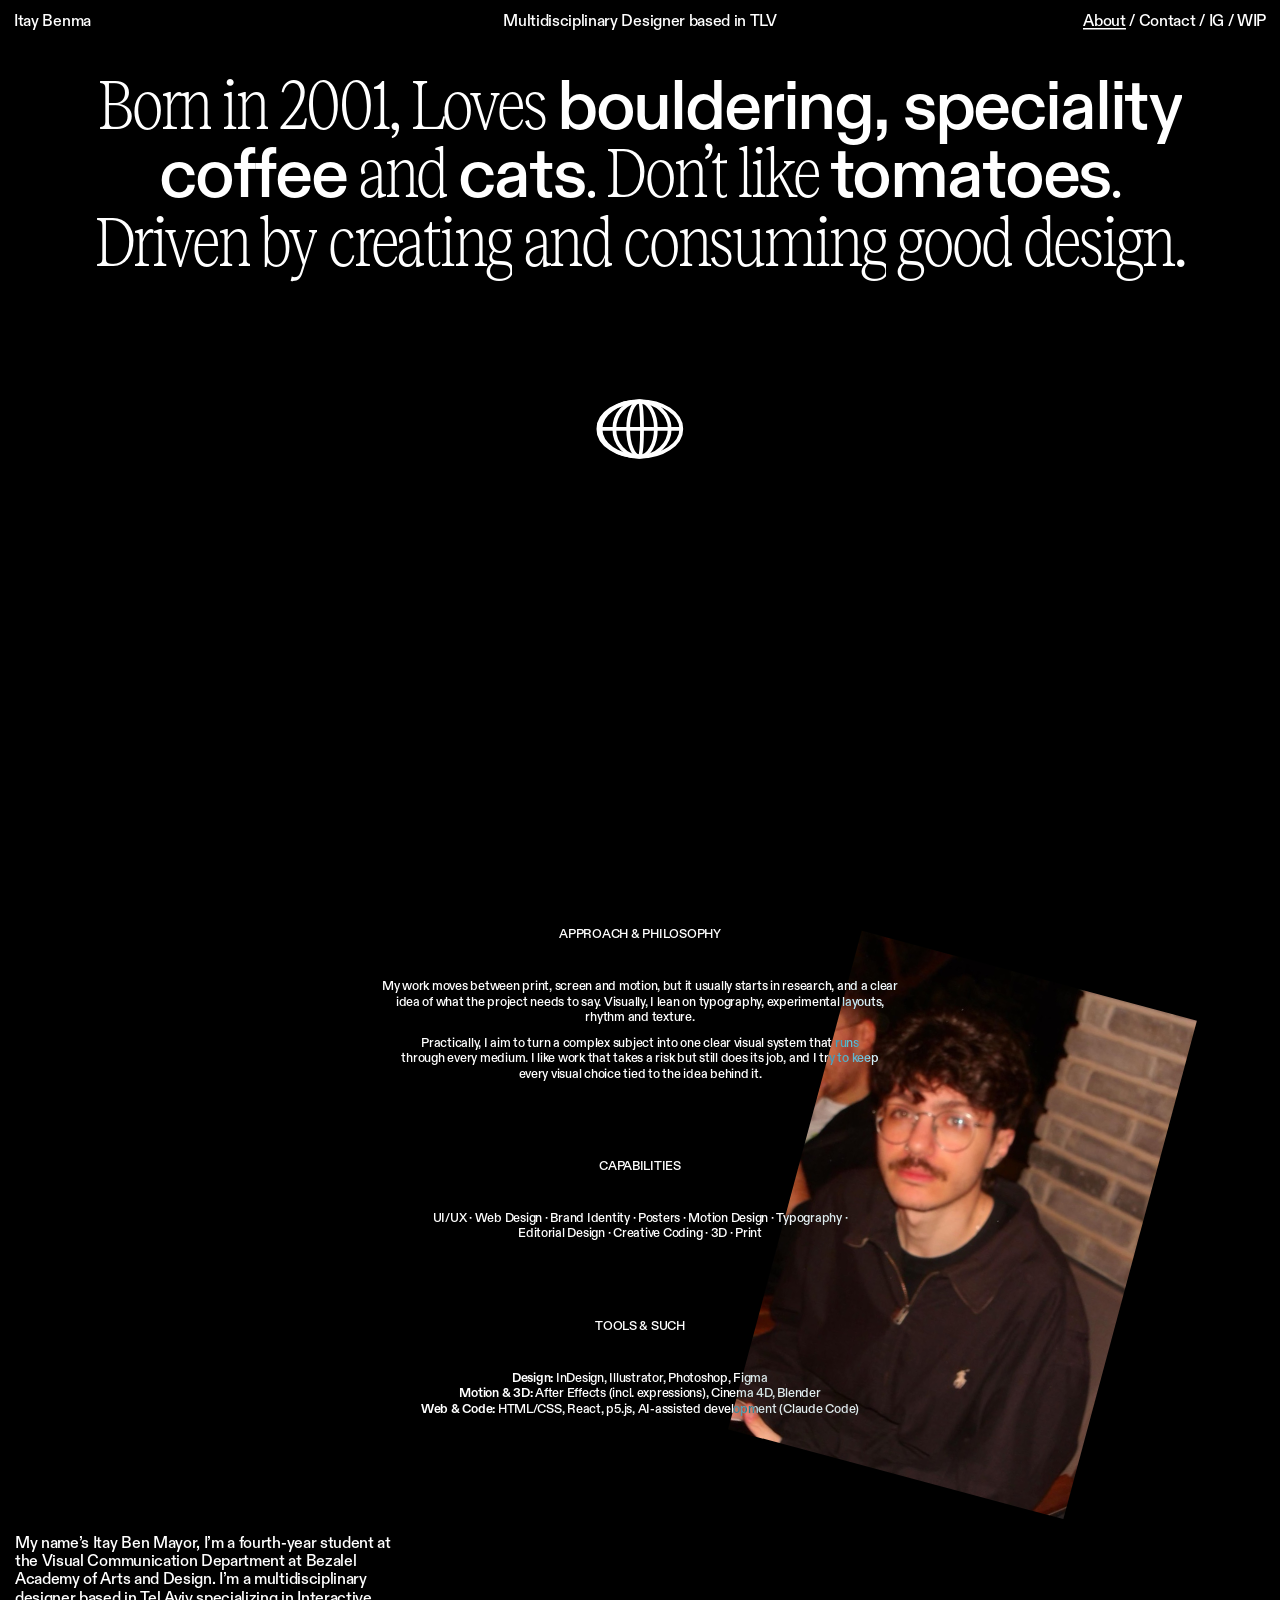
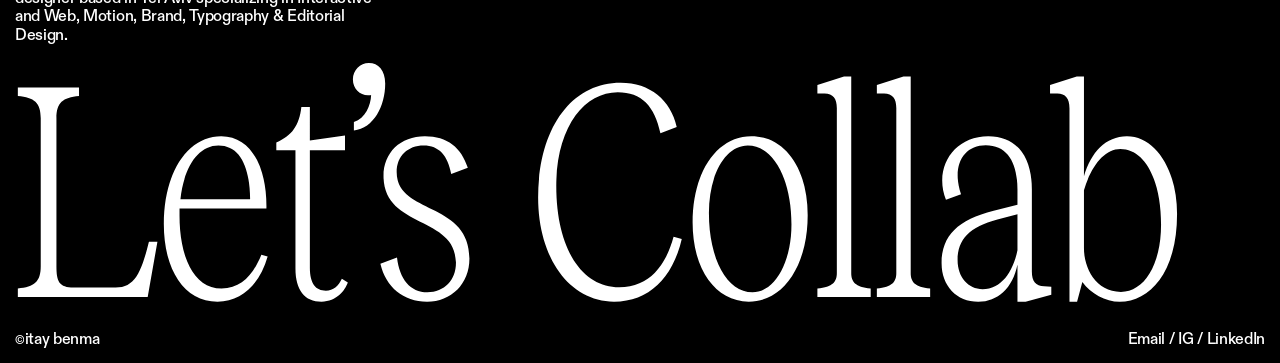
==== commit 16136c66: "WIP: the six meetings, as in Figma; Meeting no. 1 opens a drawer under its row with the notes and a " ====
--- a/about.html
+++ b/about.html
@@ -5,7 +5,7 @@
   <meta name="viewport" content="width=device-width, initial-scale=1">
   <title>Itay Benma — About</title>
   <link rel="icon" href="favicon.svg?v=7" type="image/svg+xml">
-  <link rel="stylesheet" href="styles.css?v=177">
+  <link rel="stylesheet" href="styles.css?v=180">
   <!-- The fonts load right away, so a new page shows up already in its own type -->
   <link rel="preload" href="fonts/ABCDiatype-Medium-Trial.woff" as="font" type="font/woff" crossorigin>
   <link rel="preload" href="fonts/RecklessCondensedS-TRIAL-Light.woff" as="font" type="font/woff" crossorigin>
--- a/styles.css
+++ b/styles.css
@@ -559,11 +559,9 @@
 .process {
   --x: calc(100vw / 1440);
   --u: calc(100vh / 1024);
-  /* The text column starts right under "Multidisciplinary Designer based in TLV",
-     which is centered and 235.6px wide */
-  --column: calc(50vw - 117.8px);
   position: relative;
-  height: 100vh;
+  min-height: 100vh; /* one screen; an open meeting makes the page longer (Figma "WIP first meeting") */
+  padding: calc(220 * var(--u)) 0 calc(350 * var(--u)); /* the log starts 220px down; room for the headline under it */
   overflow: clip; /* letters flying off don't make the page wider */
   font-size: var(--size-body);
   font-weight: var(--body-font-weight);
@@ -575,9 +573,9 @@
 }
 
 .process__intro {
-  left: var(--column);
+  left: var(--space-m);
   top: calc(78 * var(--u));
-  width: 345px; /* fixed, like the 14px text in it, so the lines break where they do in Figma on any screen */
+  width: 405px; /* fixed, like the 16px text in it, so the lines break where they do in Figma on any screen */
   line-height: var(--body-line-height);
 }
 
@@ -586,59 +584,144 @@
   text-indent: 2em;
 }
 
-/* ===== The log ===== */
-.process__index {
-  left: var(--column);
-  top: calc(220 * var(--u));
-  right: 17px; /* the years end 17px from the edge, like in Figma */
+/* ===== The log (Figma "WIP") =====
+   In the flow, so an open meeting pushes the rows under it, and the headline, down */
+.process > .process__index {
+  position: relative;
+  margin: 0 17px 0 var(--space-m); /* the years end 17px from the edge, like in Figma */
   list-style: none;
-  display: grid;
-  row-gap: 5px;
-}
-
-/* Name, date (starts 457px in, like in Figma), year on the right */
+}
+
+/* Meeting, its name (centered on a 216px column), date, year on the right; one row every 52px.
+   The second row is the drawer, closed until the meeting is opened. */
 .process__entry {
   display: grid;
-  grid-template-columns: calc(457 * var(--x)) 1fr auto;
-  transition: opacity 0.3s ease;
-}
-
-/* Hovering anywhere on the row draws the line under all of it */
-.process__entry:hover .link-line {
+  grid-template-columns: calc(358 * var(--x)) calc(216 * var(--x)) 1fr auto;
+  grid-template-rows: calc(52 * var(--u)) 0fr;
+  transition: opacity 0.15s linear, grid-template-rows 0.7s var(--ease-in-out); /* quick fades, so moving between rows feels crisp */
+}
+
+/* Opened: the drawer slides open and pushes the rest of the log down */
+.process__entry.is-open {
+  grid-template-rows: calc(52 * var(--u)) 1fr;
+}
+
+.process__entry > span:nth-child(2) {
+  text-align: center;
+}
+
+/* The date starts 564px after the name's column */
+.process__entry > span:nth-child(3) {
+  padding-left: calc(564 * var(--x));
+}
+
+.process__entry--bold {
+  font-weight: var(--bold-font-weight);
+}
+
+/* A meeting with notes can be opened */
+.process__entry:has(.process__drawer) {
+  cursor: pointer;
+}
+
+/* Hovering anywhere on the row draws the line under all of it; the open meeting keeps its line */
+.process__entry:hover .link-line,
+.process__entry.is-open .link-line {
   background-size: 100% var(--line-thickness);
   background-position-x: 0;
 }
 
-/* Like the reference: hovering one row fades the others */
-.process__index:hover .process__entry:not(:hover) {
+/* Like the reference: hovering one row fades the others (but not the open meeting's pictures) */
+.process__index:hover .process__entry:not(:hover, .is-open) {
   opacity: 0.35;
 }
 
-/* Quick fades, so moving between logs feels crisp */
-.process__entry {
-  transition: opacity 0.15s linear;
-}
-
-/* The peek: on the left side of the page, top lined up with the hovered row.
-   With no "top" set it stays at the row's own height.
-   "left" is measured from the log, so this puts it 14px from the page edge. */
-.process__preview {
-  position: absolute;
-  left: calc(var(--space-m) - var(--column));
-  width: calc(560 * var(--x));
+/* ===== The drawer: a meeting's notes and pictures ===== */
+.process__drawer {
+  grid-column: 1 / -1;
+  min-height: 0;
+  overflow: visible clip; /* hides the notes while the meeting is closed, but lets the pictures' row reach the screen's edges */
+}
+
+/* The notes fade and slide in with the drawer */
+.process__notes {
+  padding: calc(17 * var(--u)) 0 calc(37 * var(--u));
+  line-height: var(--body-line-height);
+  cursor: auto;
+  opacity: 0;
+  transform: translateY(-12px);
+  transition: opacity 0.7s var(--ease-in-out), transform 0.7s var(--ease-in-out);
+}
+
+.process__entry.is-open .process__notes {
+  opacity: 1;
+  transform: none;
+}
+
+.process__about {
+  width: 405px; /* fixed like the text, so the lines break where they do in Figma */
+}
+
+/* The pictures, in a row that scrolls sideways, edge to edge across the screen */
+.process__strip {
+  display: flex;
+  align-items: flex-start;
+  margin: calc(78 * var(--u)) -17px 0 calc(-1 * var(--space-m));
+  padding: 0 17px 0 calc(40 * var(--x));
+  overflow-x: auto;
+  overscroll-behavior-x: contain; /* reaching its end doesn't swipe the browser back */
+  scrollbar-width: none;
+}
+
+.process__strip::-webkit-scrollbar {
+  display: none;
+}
+
+.process__strip > * {
+  flex: none;
+}
+
+.process__strip > * + * {
+  margin-left: calc(28 * var(--x));
+}
+
+.process__strip > * + * + * {
+  margin-left: calc(46 * var(--x));
+  margin-top: calc(9 * var(--u)); /* Direction no. 2 sits a little higher */
+}
+
+.process__media {
+  display: block;
   height: auto;
-  pointer-events: none;
-  opacity: 0;
-  transition: opacity 0.12s linear;
-}
-
-.process__entry:hover .process__preview {
-  opacity: 1;
-}
-
-/* On a computer the drawer is just a wrapper (it opens only on phones, see below) */
-.process__drawer {
-  display: contents;
+}
+
+video.process__media {
+  width: calc(815 * var(--x));
+}
+
+.process__shot {
+  width: calc(458 * var(--x));
+}
+
+.process__shot + .process__shot {
+  width: calc(478 * var(--x));
+}
+
+.process__shot .process__media {
+  width: 100%;
+}
+
+/* A note on the left and the direction's name on the right, sitting on the picture under them */
+.process__caption {
+  display: flex;
+  justify-content: flex-end;
+  align-items: flex-end;
+  margin-bottom: var(--space-xs);
+}
+
+.process__caption-text {
+  width: 243px;
+  margin-right: auto;
 }
 
 /* ===== The big headline =====
@@ -1811,26 +1894,51 @@
     position: static;
   }
 
-  .process__intro {
+  .process__intro,
+  .process__about {
     width: auto;
   }
 
-  .process__index {
-    margin-top: 48px;
+  .process > .process__index {
+    margin: 48px 0 0;
+    display: grid;
     row-gap: 10px;
   }
 
-  /* Name, date, year; the name wraps if it has to */
+  /* Meeting, name, date, year; the name wraps if it has to */
   .process__entry {
-    grid-template-columns: 1fr auto auto;
-    grid-template-rows: auto 0fr; /* the drawer's row starts closed */
+    grid-template-columns: auto 1fr auto auto;
+    grid-template-rows: auto 0fr;
     column-gap: var(--space-m);
-    transition: grid-template-rows 0.7s var(--ease-in-out);
-  }
-
-  /* Tapped: the drawer slides open and pushes the rest of the list down */
+  }
+
   .process__entry.is-open {
     grid-template-rows: auto 1fr;
+  }
+
+  .process__entry > span:nth-child(3) {
+    padding-left: 0;
+  }
+
+  .process__notes {
+    padding: 10px 0 4px;
+  }
+
+  .process__strip {
+    margin: 10px calc(-1 * var(--space-m)) 0;
+    padding: 0 var(--space-m);
+  }
+
+  /* Bigger pictures on phones: most of the screen's width each, the next one peeking in */
+  video.process__media,
+  .process__shot,
+  .process__shot + .process__shot {
+    width: 80vw;
+  }
+
+  .process__strip > * + *,
+  .process__strip > * + * + * {
+    margin-left: var(--space-m);
   }
 
   /* No hover on phones: no fading, and the line marks the open row instead */
@@ -1848,29 +1956,6 @@
     background-size: 100% var(--line-thickness);
     background-position-x: 0;
     transition: background-size 0.5s var(--ease);
-  }
-
-  .process__drawer {
-    display: block;
-    grid-column: 1 / -1;
-    min-height: 0;
-    overflow: hidden; /* hides the picture while the row is closed */
-  }
-
-  /* The picture fades and slides in with the drawer */
-  .process__preview {
-    position: static;
-    display: block;
-    width: 100%;
-    height: auto;
-    margin: 10px 0 4px;
-    transform: translateY(-12px);
-    transition: opacity 0.7s var(--ease-in-out), transform 0.7s var(--ease-in-out);
-  }
-
-  .process__entry.is-open .process__preview {
-    opacity: 1;
-    transform: none;
   }
 
   .process__title {
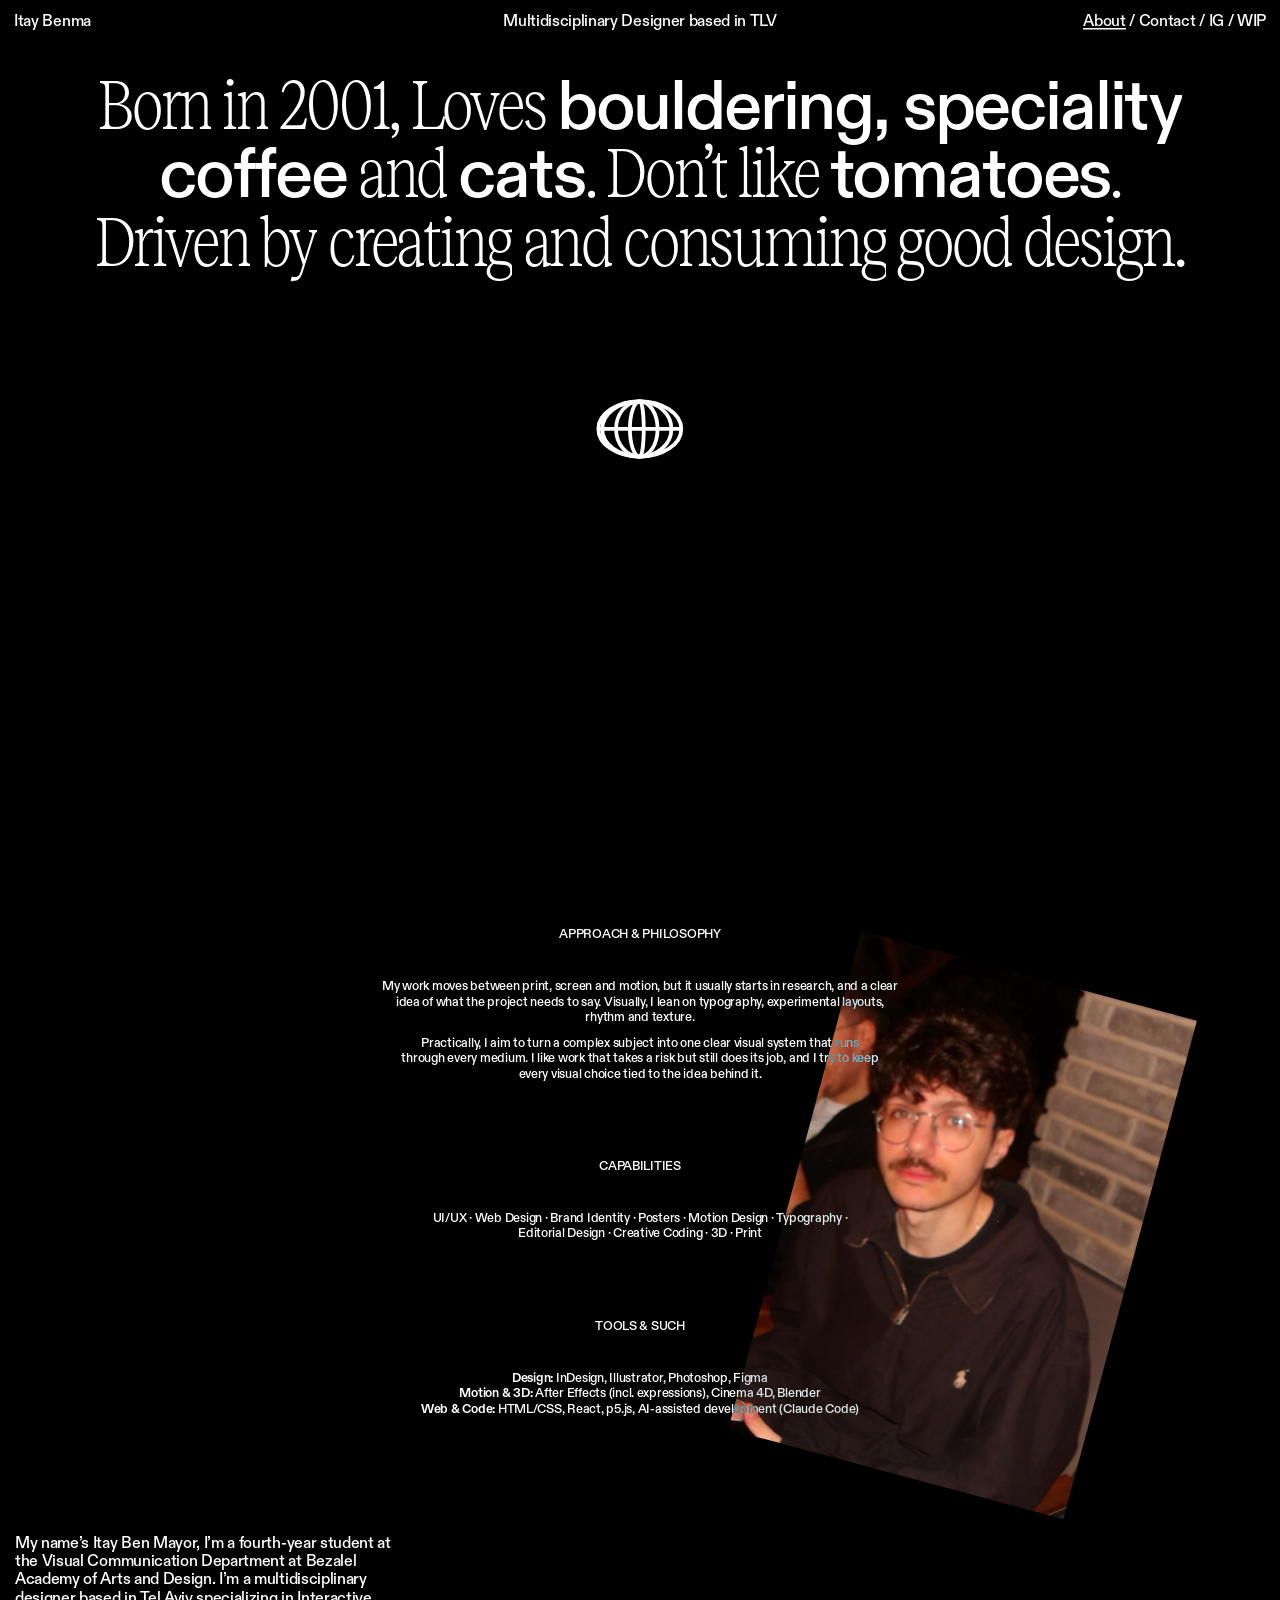
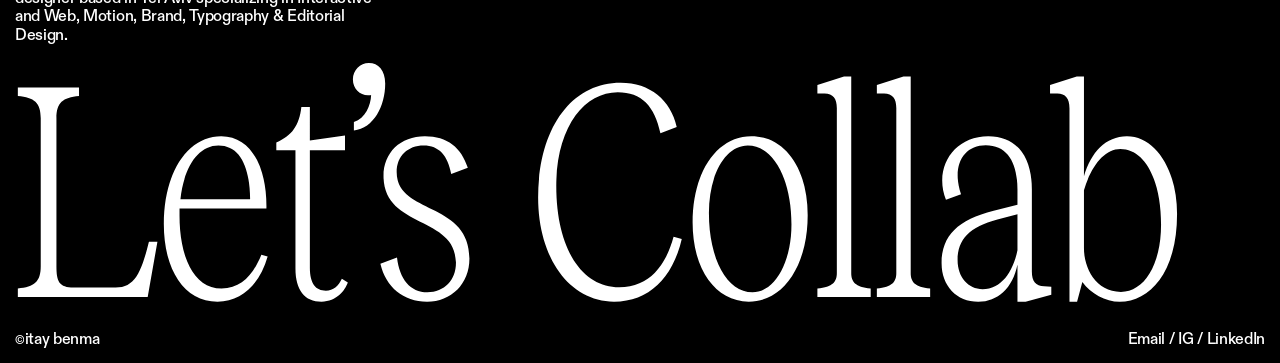
==== commit be606fb1: "WIP: the mouse is the site's circle there too (no system arrow or hand); over a meeting that opens i" ====
--- a/about.html
+++ b/about.html
@@ -5,7 +5,7 @@
   <meta name="viewport" content="width=device-width, initial-scale=1">
   <title>Itay Benma — About</title>
   <link rel="icon" href="favicon.svg?v=7" type="image/svg+xml">
-  <link rel="stylesheet" href="styles.css?v=180">
+  <link rel="stylesheet" href="styles.css?v=181">
   <!-- The fonts load right away, so a new page shows up already in its own type -->
   <link rel="preload" href="fonts/ABCDiatype-Medium-Trial.woff" as="font" type="font/woff" crossorigin>
   <link rel="preload" href="fonts/RecklessCondensedS-TRIAL-Light.woff" as="font" type="font/woff" crossorigin>
@@ -32,7 +32,7 @@
     else aboutIntro();
   </script>
   <!-- "?v=": raise the number after changing a script or styles.css, so browsers drop their old saved copy -->
-  <script src="script.js?v=81" defer></script>
+  <script src="script.js?v=82" defer></script>
   <script src="about.js?v=33" defer></script>
 </head>
 <body>
--- a/styles.css
+++ b/styles.css
@@ -619,11 +619,6 @@
   font-weight: var(--bold-font-weight);
 }
 
-/* A meeting with notes can be opened */
-.process__entry:has(.process__drawer) {
-  cursor: pointer;
-}
-
 /* Hovering anywhere on the row draws the line under all of it; the open meeting keeps its line */
 .process__entry:hover .link-line,
 .process__entry.is-open .link-line {
@@ -647,7 +642,6 @@
 .process__notes {
   padding: calc(17 * var(--u)) 0 calc(37 * var(--u));
   line-height: var(--body-line-height);
-  cursor: auto;
   opacity: 0;
   transform: translateY(-12px);
   transition: opacity 0.7s var(--ease-in-out), transform 0.7s var(--ease-in-out);
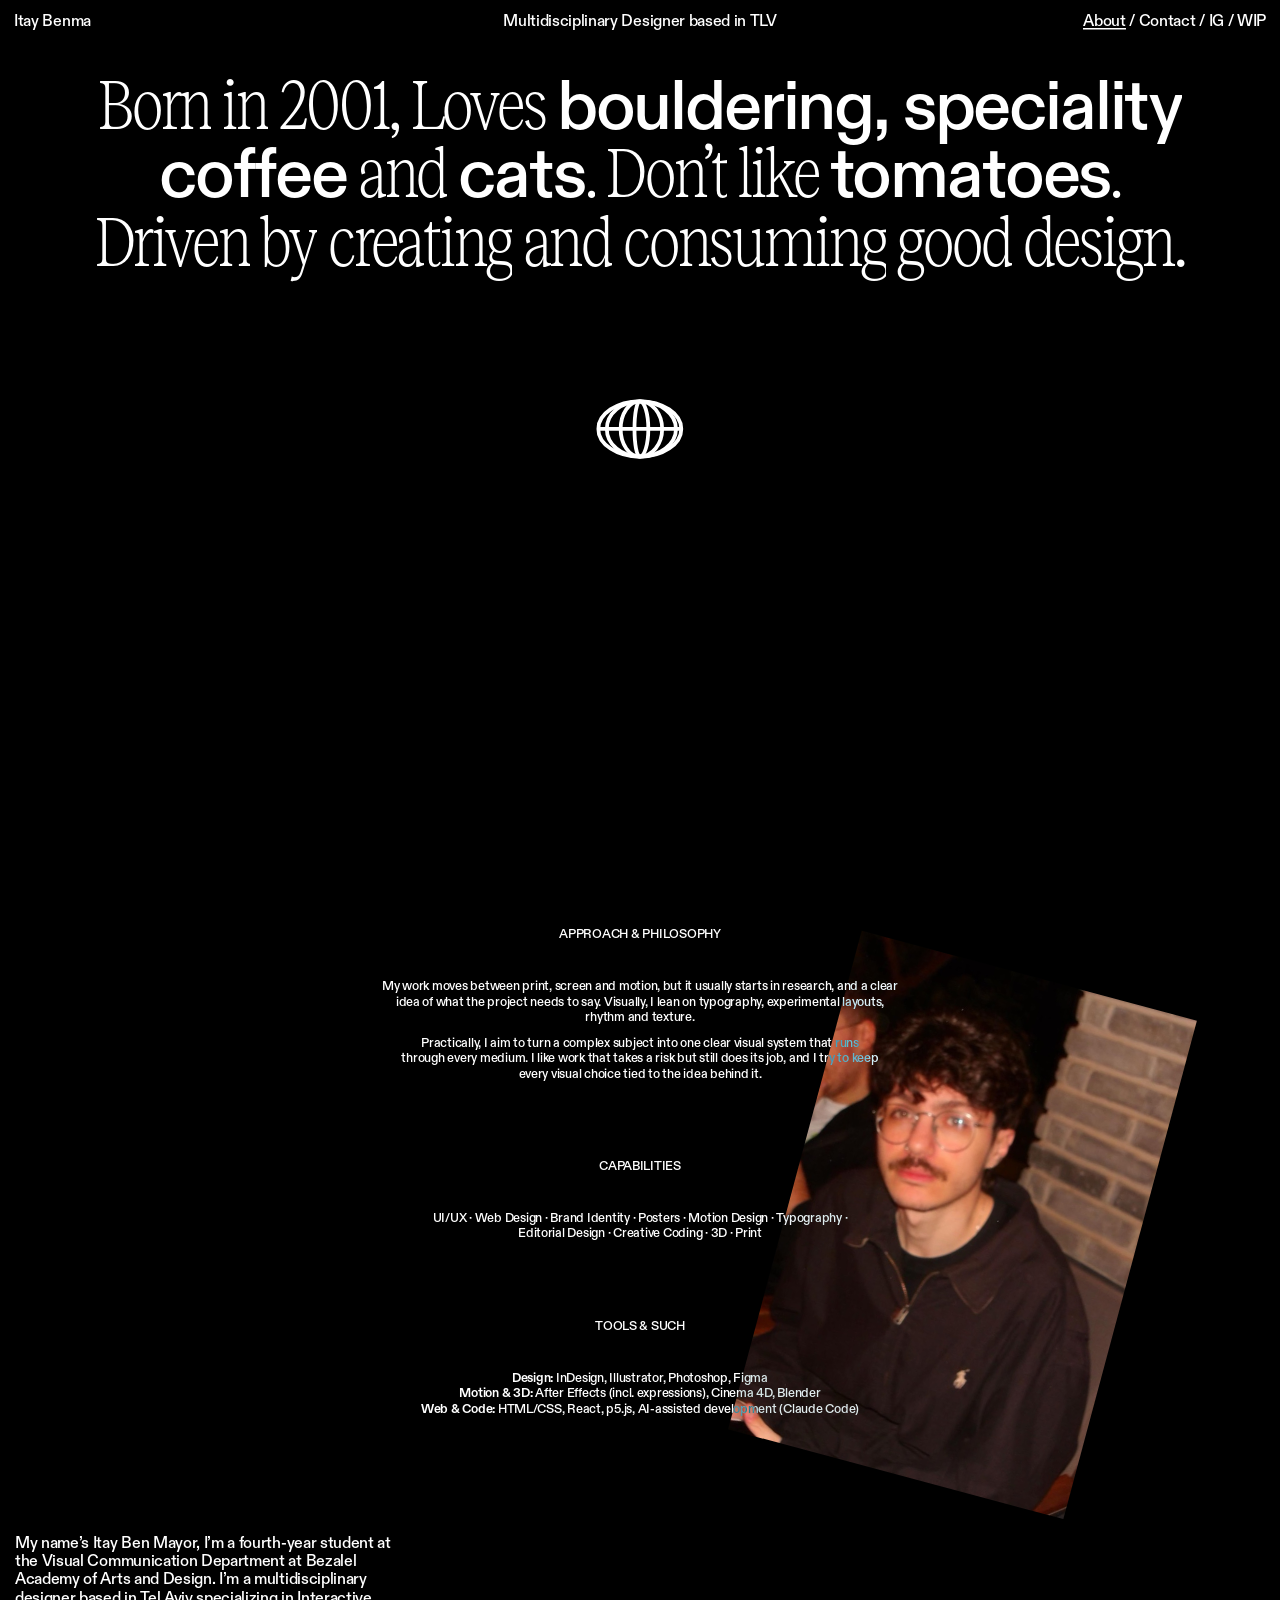
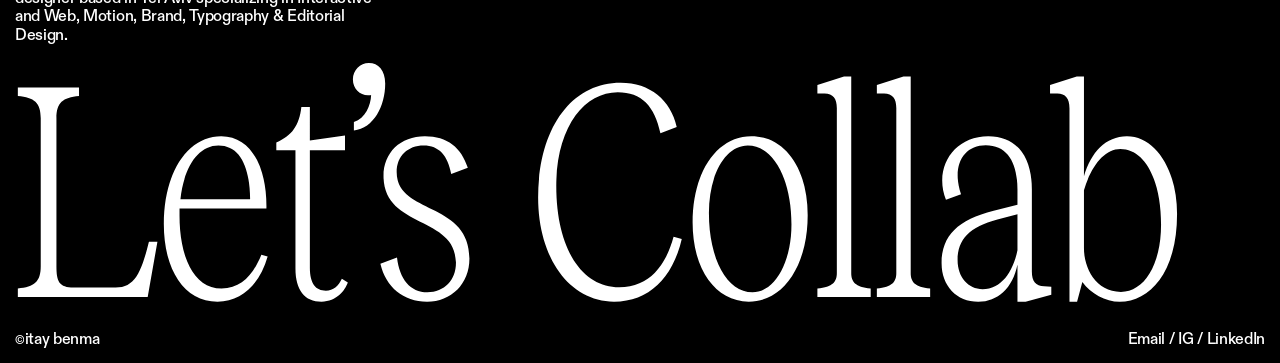
==== commit a12957cb: "WIP: Meeting no. 2 opens too, with the Record Day and index sketches and the site map in its sideway" ====
--- a/about.html
+++ b/about.html
@@ -5,7 +5,7 @@
   <meta name="viewport" content="width=device-width, initial-scale=1">
   <title>Itay Benma — About</title>
   <link rel="icon" href="favicon.svg?v=7" type="image/svg+xml">
-  <link rel="stylesheet" href="styles.css?v=181">
+  <link rel="stylesheet" href="styles.css?v=182">
   <!-- The fonts load right away, so a new page shows up already in its own type -->
   <link rel="preload" href="fonts/ABCDiatype-Medium-Trial.woff" as="font" type="font/woff" crossorigin>
   <link rel="preload" href="fonts/RecklessCondensedS-TRIAL-Light.woff" as="font" type="font/woff" crossorigin>
--- a/styles.css
+++ b/styles.css
@@ -689,6 +689,22 @@
   height: auto;
 }
 
+/* A row of pictures that are all the same height (the video's), each as wide as it comes */
+.process__strip:first-child {
+  margin-top: 0;
+}
+
+.process__strip--even > *,
+.process__strip--even > * + * + * {
+  width: auto;
+  height: calc(440 * var(--x));
+  margin-top: 0;
+}
+
+.process__strip--even > * + * + * {
+  margin-left: calc(28 * var(--x));
+}
+
 video.process__media {
   width: calc(815 * var(--x));
 }
@@ -1933,6 +1949,12 @@
   .process__strip > * + *,
   .process__strip > * + * + * {
     margin-left: var(--space-m);
+  }
+
+  .process__strip--even > *,
+  .process__strip--even > * + * + * {
+    width: auto;
+    height: 60vw;
   }
 
   /* No hover on phones: no fading, and the line marks the open row instead */
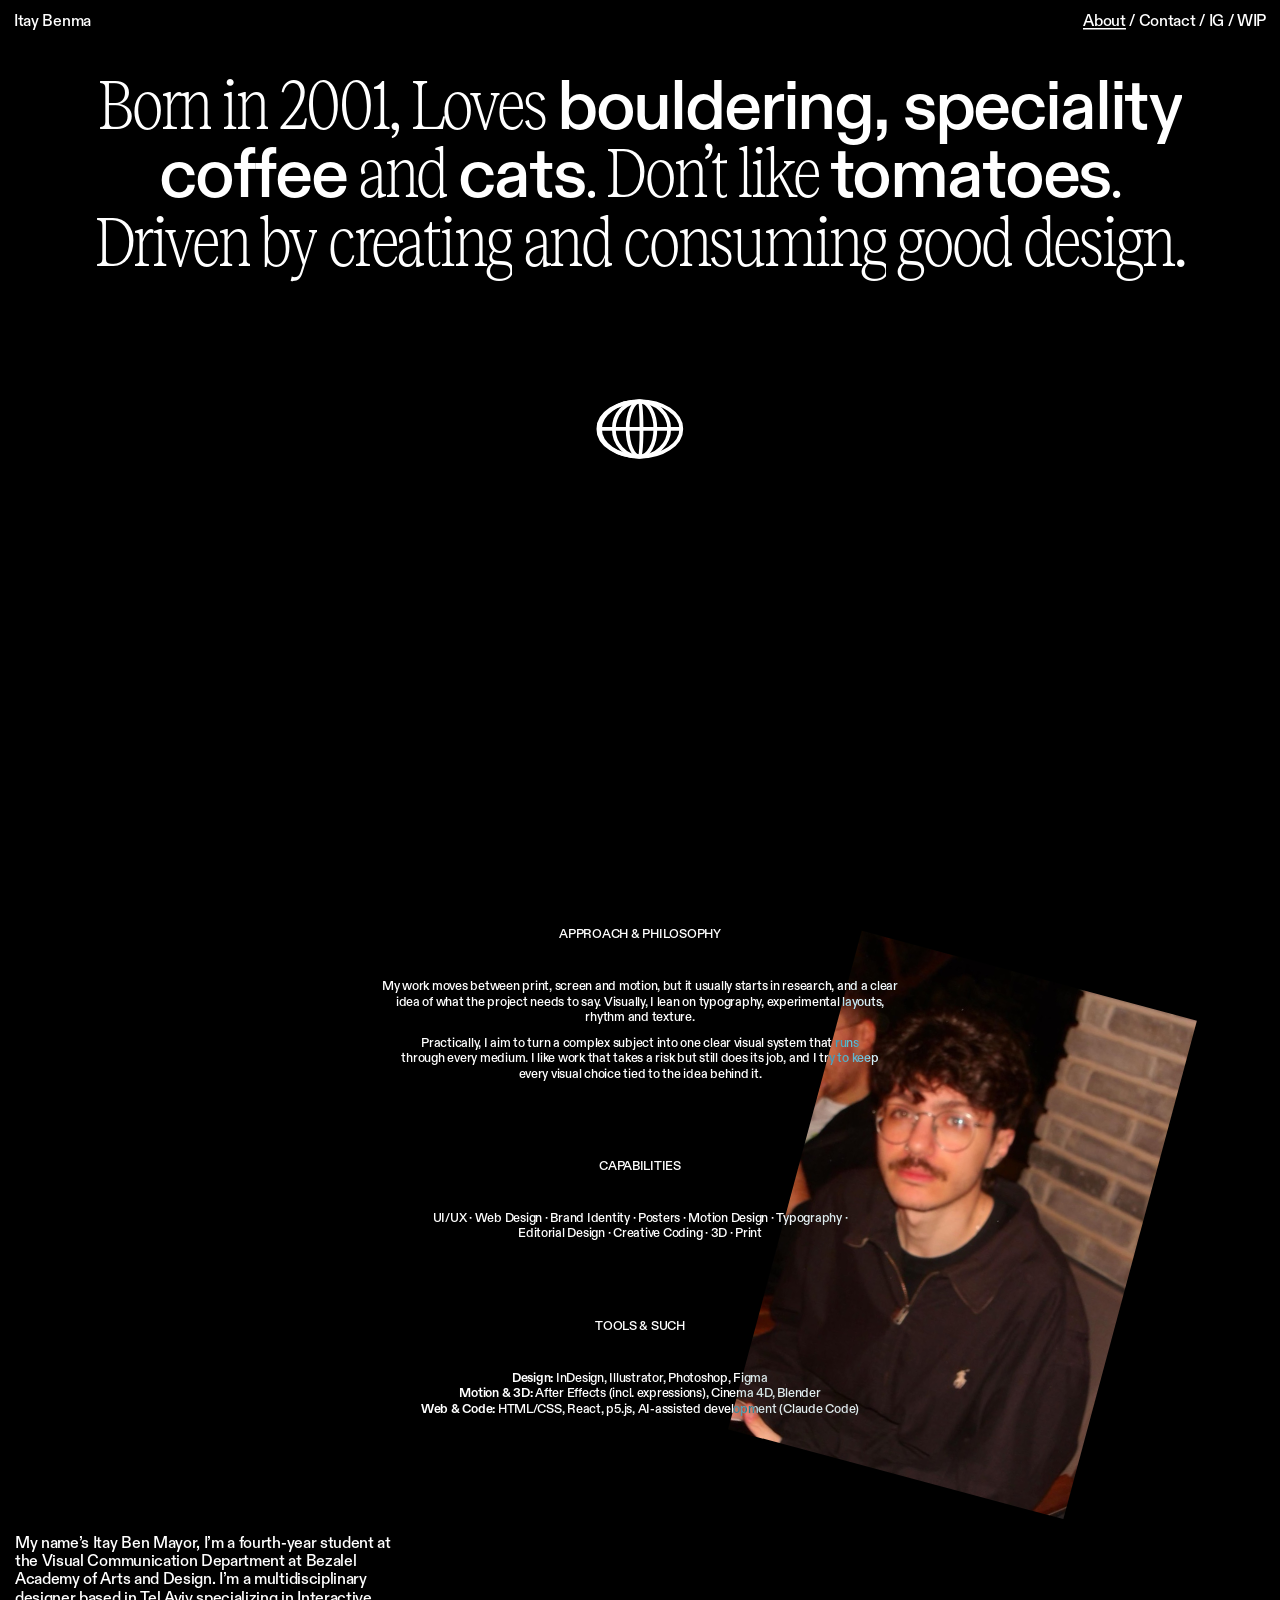
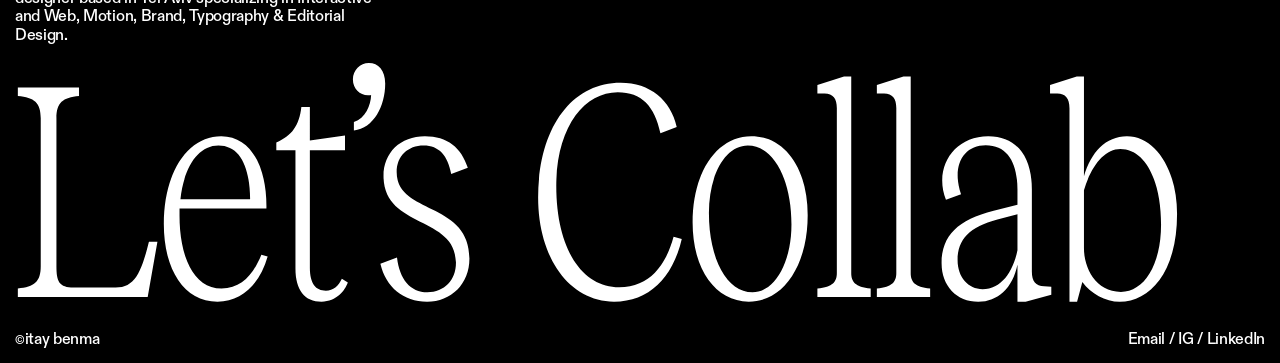
==== commit 1ebb3a95: "Top bar: no more "Multidisciplinary Designer based in TLV" in the middle, on every page Co-Authored-" ====
--- a/about.html
+++ b/about.html
@@ -5,7 +5,7 @@
   <meta name="viewport" content="width=device-width, initial-scale=1">
   <title>Itay Benma — About</title>
   <link rel="icon" href="favicon.svg?v=7" type="image/svg+xml">
-  <link rel="stylesheet" href="styles.css?v=182">
+  <link rel="stylesheet" href="styles.css?v=183">
   <!-- The fonts load right away, so a new page shows up already in its own type -->
   <link rel="preload" href="fonts/ABCDiatype-Medium-Trial.woff" as="font" type="font/woff" crossorigin>
   <link rel="preload" href="fonts/RecklessCondensedS-TRIAL-Light.woff" as="font" type="font/woff" crossorigin>
@@ -38,7 +38,6 @@
 <body>
   <header class="top-bar">
     <a class="top-bar__name roll" href="index.html" aria-label="Itay Benma, home"><span class="roll__from">Itay Benma</span><span class="roll__to link-line" aria-hidden="true">Home</span></a>
-    <p class="top-bar__tagline">Multidisciplinary Designer based in TLV</p>
     <nav class="top-bar__links">
       <a class="link-line is-current" href="about.html" aria-current="page">About</a> /
       <!-- Kept together: on phones they share one line in the stacked menu -->
--- a/styles.css
+++ b/styles.css
@@ -287,7 +287,7 @@
   left: var(--space-m);
   right: var(--space-m);
   display: grid;
-  grid-template-columns: 1fr auto 1fr; /* side columns equal, so the middle stays centered */
+  grid-template-columns: 1fr auto; /* the name on the left, the links on the right */
   gap: var(--space-m);
   font-size: var(--size-body);
   font-weight: var(--nav-font-weight);
@@ -377,16 +377,12 @@
   background-size: 100% var(--line-thickness);
   background-position-x: 0;
 }
-.top-bar__tagline {
-  text-align: center;
-}
-
 .top-bar__links {
   text-align: right;
 }
 
 /* Phones: a short, light top bar, like the phone reference (ofirgu.cargo.site):
-   one line, the name on the left and the menu on the right; the tagline is said by the page itself */
+   one line, the name on the left and the menu on the right */
 @media (max-width: 700px) {
   :root {
     --space-m: 12px;
@@ -397,10 +393,6 @@
     font-size: var(--size-body-phone);
     grid-template-columns: 1fr auto;
     line-height: 1.2;
-  }
-
-  .top-bar__tagline {
-    display: none;
   }
 
   .top-bar__links {
@@ -2005,11 +1997,6 @@
 
 .project > * {
   position: absolute;
-}
-
-/* Here the bar keeps "©itay benma" (rolling into "Home") and its links, with the title under them */
-.project-page .top-bar__tagline {
-  visibility: hidden;
 }
 
 /* The big lines: their spaces spread the words across the page, like in Figma */
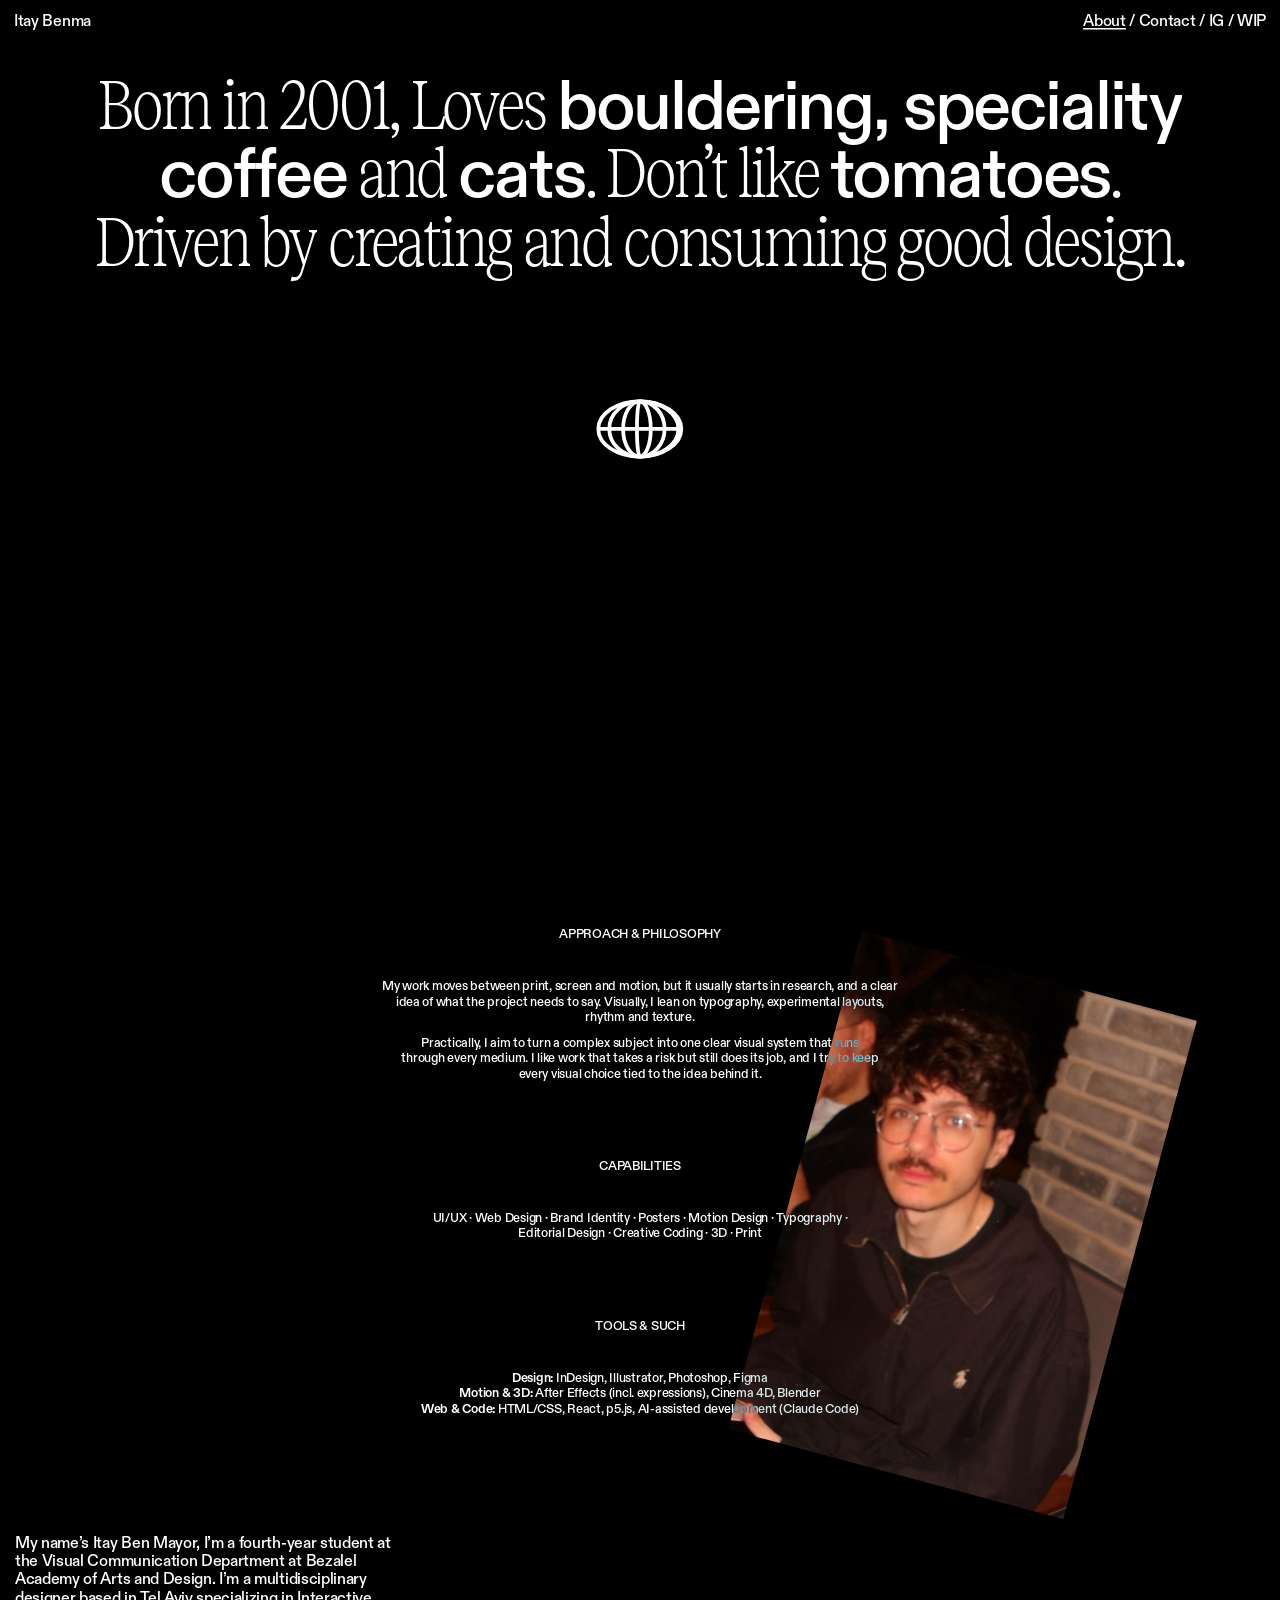
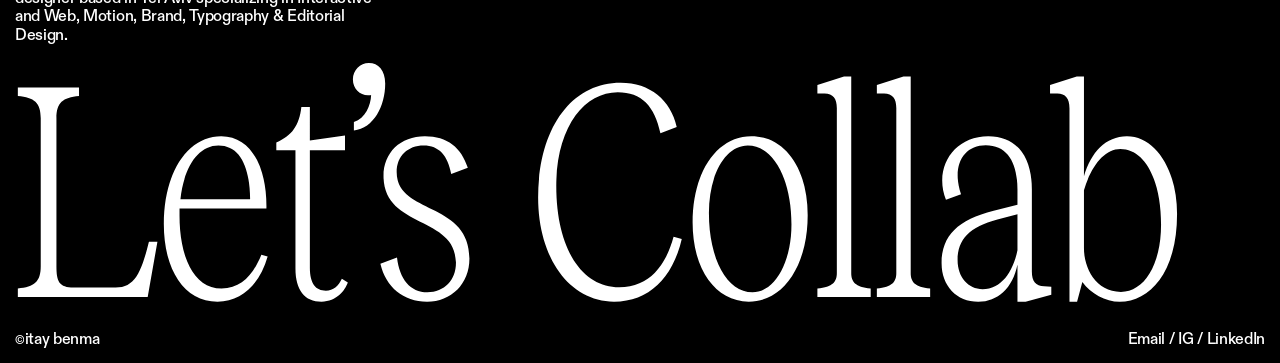
==== commit fcc89a88: "Project pages: the small texts that start on one line disappear together; "Visit the site" goes firs" ====
--- a/about.html
+++ b/about.html
@@ -5,7 +5,7 @@
   <meta name="viewport" content="width=device-width, initial-scale=1">
   <title>Itay Benma — About</title>
   <link rel="icon" href="favicon.svg?v=7" type="image/svg+xml">
-  <link rel="stylesheet" href="styles.css?v=183">
+  <link rel="stylesheet" href="styles.css?v=184">
   <!-- The fonts load right away, so a new page shows up already in its own type -->
   <link rel="preload" href="fonts/ABCDiatype-Medium-Trial.woff" as="font" type="font/woff" crossorigin>
   <link rel="preload" href="fonts/RecklessCondensedS-TRIAL-Light.woff" as="font" type="font/woff" crossorigin>
--- a/styles.css
+++ b/styles.css
@@ -2055,14 +2055,21 @@
 /* Coming back down into view (scrolling up), the small text at the top fades in (reach.js) */
 .project__course,
 .project__collab,
-.project__tags {
+.project__tags,
+.project__visit {
   transition: opacity 0.7s var(--ease);
 }
 
 .project__course.is-faded,
 .project__collab.is-faded,
-.project__tags.is-faded {
+.project__tags.is-faded,
+.project__visit.is-faded {
   opacity: 0;
+}
+
+/* "Visit the site" keeps its rise only until it's in place, so reach.js can cut it off on the way up */
+.title-intro .project__visit.intro__rise {
+  animation-fill-mode: backwards;
 }
 
 /* Each text sticks inside its track, which runs from its spot to the footer.
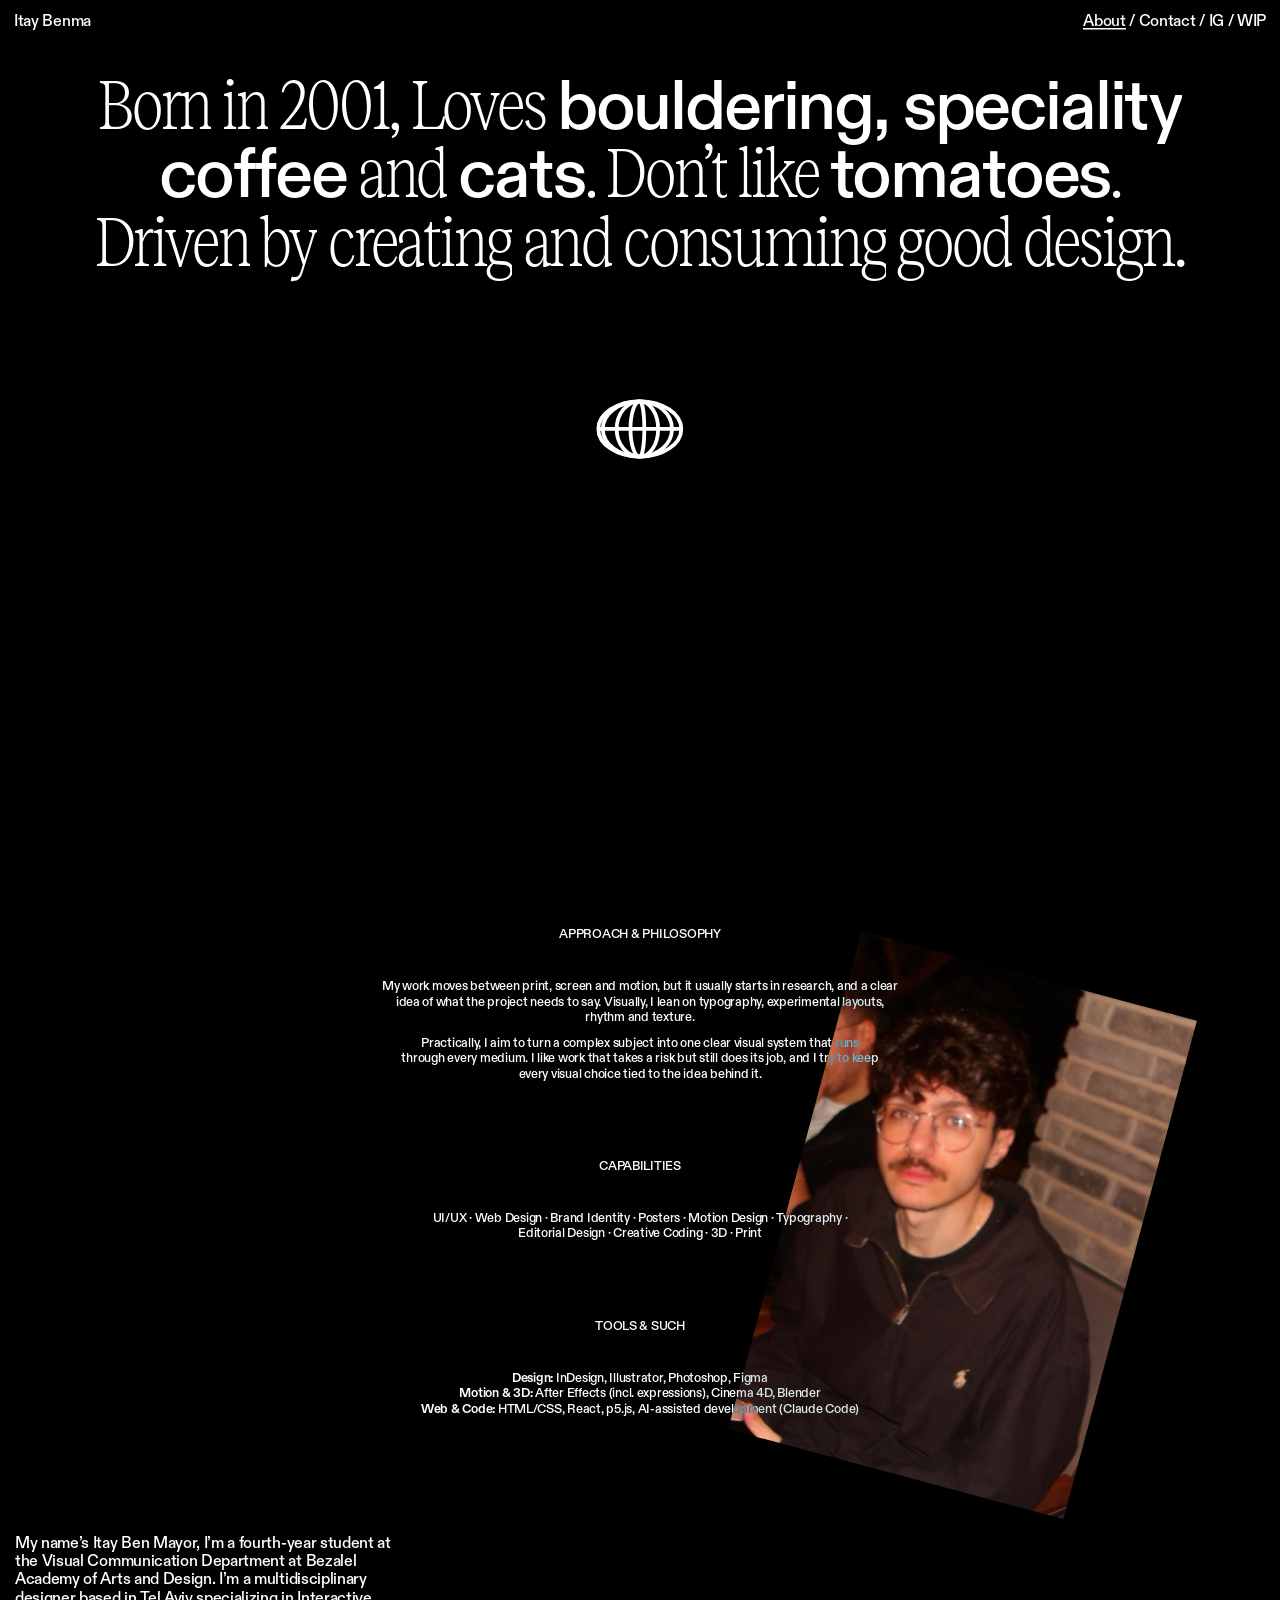
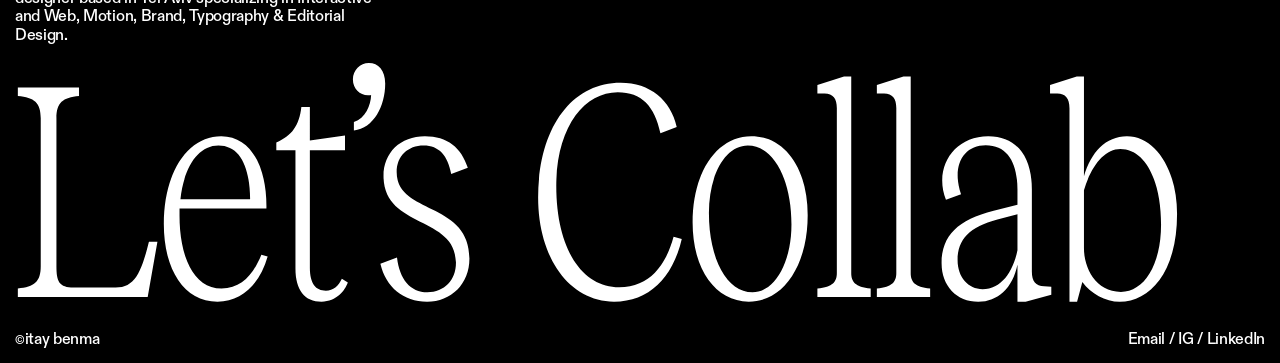
==== commit daa0bf67: "WIP: back in the menu on computers only; Meeting no. 3 opens with the system, the Reach interview (a" ====
--- a/about.html
+++ b/about.html
@@ -5,7 +5,7 @@
   <meta name="viewport" content="width=device-width, initial-scale=1">
   <title>Itay Benma — About</title>
   <link rel="icon" href="favicon.svg?v=7" type="image/svg+xml">
-  <link rel="stylesheet" href="styles.css?v=184">
+  <link rel="stylesheet" href="styles.css?v=185">
   <!-- The fonts load right away, so a new page shows up already in its own type -->
   <link rel="preload" href="fonts/ABCDiatype-Medium-Trial.woff" as="font" type="font/woff" crossorigin>
   <link rel="preload" href="fonts/RecklessCondensedS-TRIAL-Light.woff" as="font" type="font/woff" crossorigin>
@@ -41,8 +41,7 @@
     <nav class="top-bar__links">
       <a class="link-line is-current" href="about.html" aria-current="page">About</a> /
       <!-- Kept together: on phones they share one line in the stacked menu -->
-      <span class="top-bar__pair"><a class="link-line" href="#contact">Contact</a> / <a class="link-line" href="https://www.instagram.com/itay_benma/" target="_blank" rel="noopener"><span class="top-bar__ig">IG</span><span class="top-bar__instagram">Instagram</span></a></span> /
-      <a class="link-line" href="wip.html">WIP</a>
+      <span class="top-bar__pair"><a class="link-line" href="#contact">Contact</a> / <a class="link-line" href="https://www.instagram.com/itay_benma/" target="_blank" rel="noopener"><span class="top-bar__ig">IG</span><span class="top-bar__instagram">Instagram</span></a></span><span class="top-bar__wip"> / <a class="link-line" href="wip.html">WIP</a></span><!-- computers only -->
     </nav>
   </header>
 
--- a/styles.css
+++ b/styles.css
@@ -1947,6 +1947,11 @@
   .process__strip--even > * + * + * {
     width: auto;
     height: 60vw;
+  }
+
+  /* The WIP page is for computers: phones don't get its link */
+  .top-bar__wip {
+    display: none;
   }
 
   /* No hover on phones: no fading, and the line marks the open row instead */
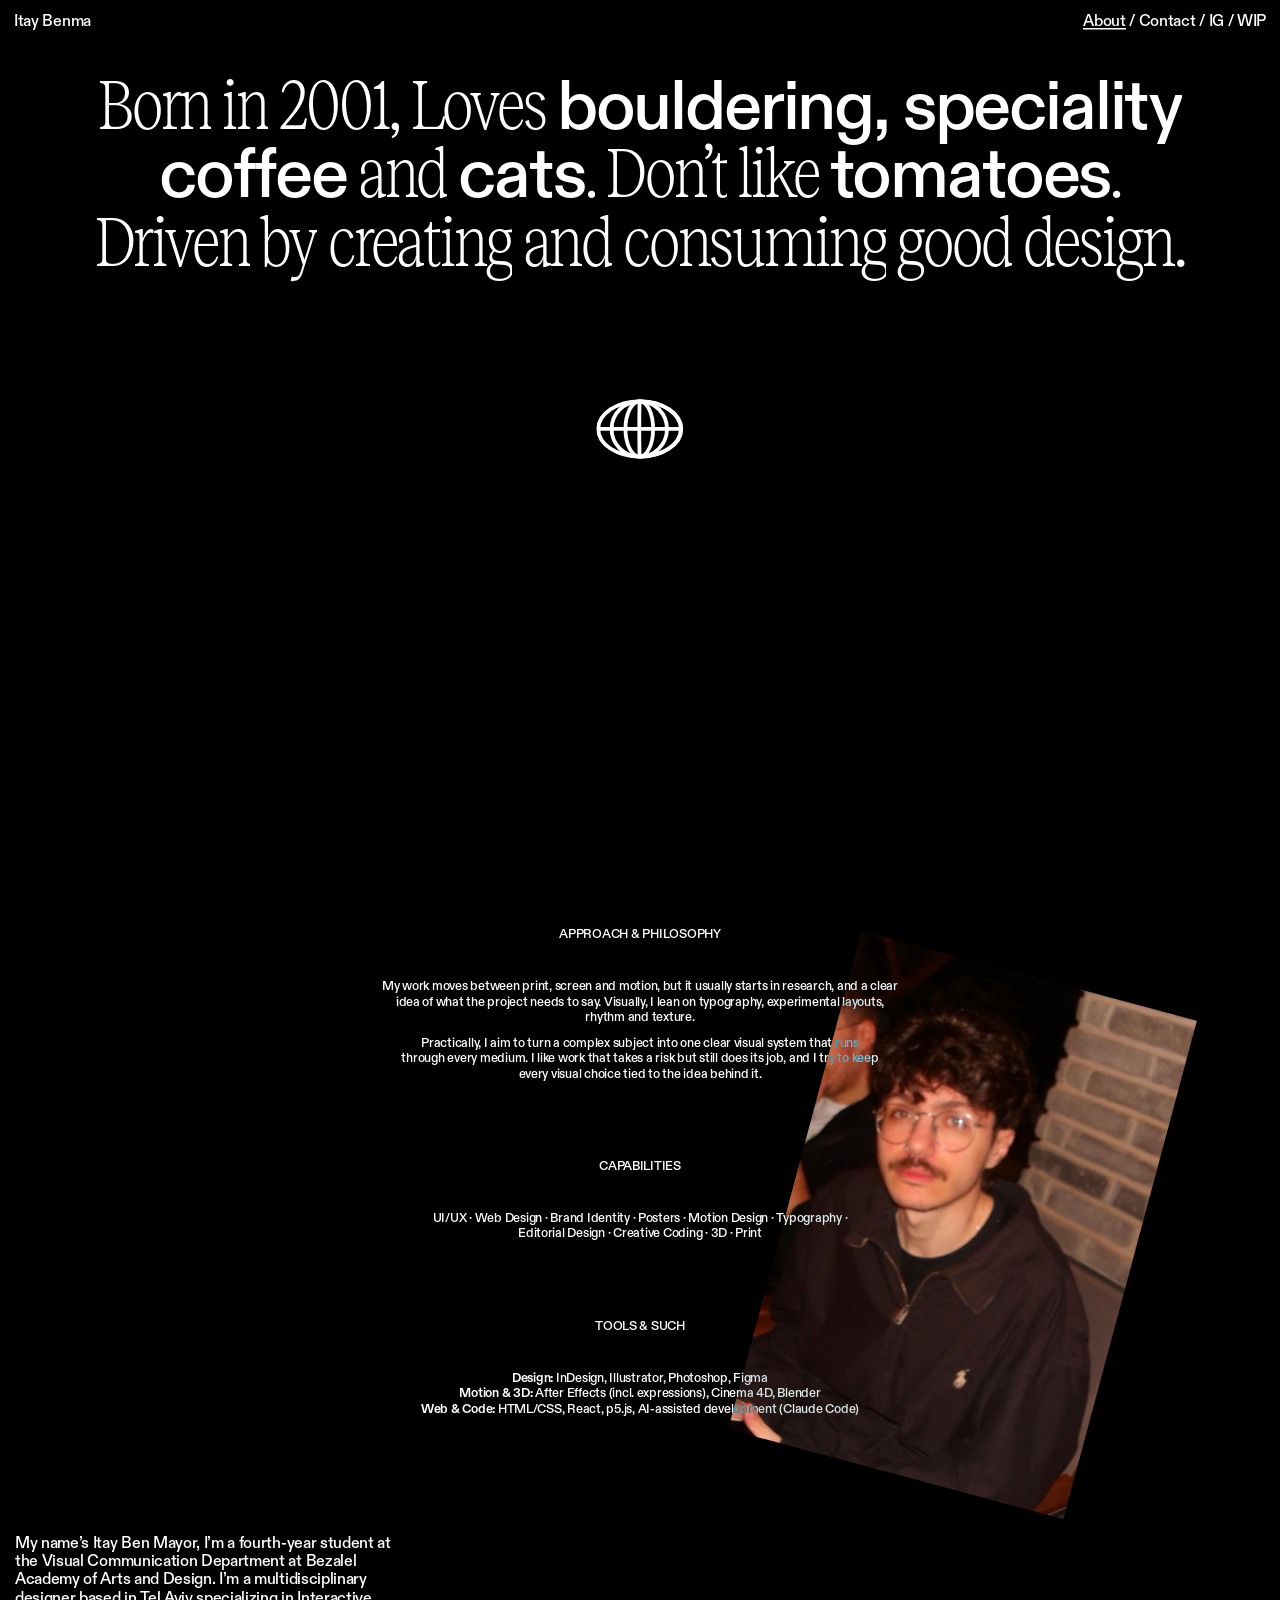
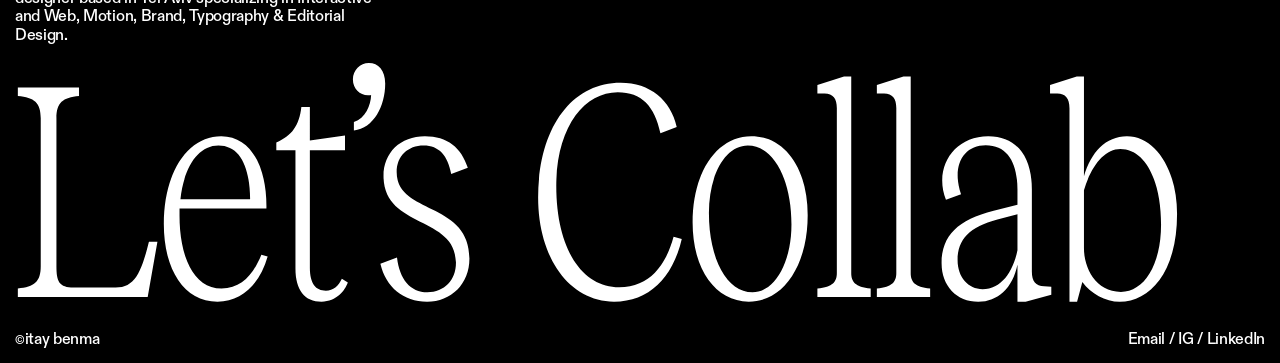
==== commit 45a4a15f: "WIP: meetings 4–6 open as boards read sideways (the gaps and the motion playing live, the stress and" ====
--- a/about.html
+++ b/about.html
@@ -5,7 +5,7 @@
   <meta name="viewport" content="width=device-width, initial-scale=1">
   <title>Itay Benma — About</title>
   <link rel="icon" href="favicon.svg?v=7" type="image/svg+xml">
-  <link rel="stylesheet" href="styles.css?v=185">
+  <link rel="stylesheet" href="styles.css?v=193">
   <!-- The fonts load right away, so a new page shows up already in its own type -->
   <link rel="preload" href="fonts/ABCDiatype-Medium-Trial.woff" as="font" type="font/woff" crossorigin>
   <link rel="preload" href="fonts/RecklessCondensedS-TRIAL-Light.woff" as="font" type="font/woff" crossorigin>
--- a/styles.css
+++ b/styles.css
@@ -90,6 +90,7 @@
   --nav-letter-spacing: -0.02em;
 
   /* Thickness of the line under links on hover */
+  --dim: 0.5; /* the small labels on the WIP board (Meeting no. 4), as in Figma */
   --line-thickness: 1.5px;
   --line-gap: 2px; /* the gap the hover line leaves on each side of a letter that reaches down into it (.link-line) */
   --line-raise: 0.05em; /* how far the hover line sits above the bottom of the text: just under the letters, so g, p, y and the brackets cross it */
@@ -695,6 +696,148 @@
 
 .process__strip--even > * + * + * {
   margin-left: calc(28 * var(--x));
+}
+
+/* Meeting no. 4: a board of text panels, tables and recorded frames, read sideways */
+.process__strip--board {
+  align-items: flex-start;
+}
+
+.process__strip--board > * + *,
+.process__strip--board > * + * + * {
+  margin-top: 0;
+  margin-left: calc(120 * var(--x)); /* as in Figma */
+}
+
+.process__panel {
+  width: 520px; /* fixed like the text in it, as in Figma */
+}
+
+.process__panel--narrow {
+  width: 360px;
+}
+
+.process__panel--text {
+  width: 440px;
+}
+
+.process__panel--table {
+  width: 1000px;
+}
+
+.process__panel > * + * {
+  margin-top: var(--space-m);
+}
+
+.process__heading {
+  font-family: var(--subtitle-font-family);
+  font-size: calc(var(--size-subtitle) * var(--x));
+  font-weight: var(--subtitle-font-weight);
+  letter-spacing: var(--subtitle-letter-spacing);
+  line-height: var(--subtitle-line-height);
+}
+
+.process__table {
+  width: 100%;
+  border-collapse: collapse;
+  table-layout: fixed;
+}
+
+.process__table th,
+.process__table td {
+  padding: 0 var(--space-l) var(--space-m) 0;
+  text-align: left;
+  vertical-align: top;
+  font-weight: inherit;
+}
+
+.process__table th,
+.process__panel--text .process__label {
+  font-size: var(--size-caption);
+}
+
+.process__table th,
+.process__label {
+  opacity: var(--dim);
+}
+
+.process__table th:first-child,
+.process__table td:first-child {
+  width: 150px;
+}
+
+/* Three columns: the middle and the last share the rest */
+.process__table--three th:first-child,
+.process__table--three td:first-child {
+  width: 200px;
+}
+
+/* The motion, playing live: as tall as the frames in Figma */
+.process__strip--board .process__live {
+  width: auto;
+  height: calc(300 * var(--x));
+}
+
+/* A whole screen playing (Meeting no. 6): as tall as the pictures in the other meetings */
+.process__strip--board .process__live--tall {
+  height: calc(440 * var(--x));
+}
+
+/* The interview's first page and the system grow over the page (wip.js) */
+.process__open {
+  display: block;
+}
+
+.process__open .process__media {
+  width: auto;
+  height: 100%;
+}
+
+/* The whole interview, grown over the page from its first page: as wide as that page grows, scrolling up and down */
+.process__full {
+  width: 100%;
+  max-width: none;
+  height: 100%;
+  max-height: none;
+  margin: 0;
+  padding: calc(77 * var(--u)) var(--space-m);
+  border: 0;
+  background: var(--color-bg);
+  overflow-y: auto;
+  overscroll-behavior: contain;
+  scrollbar-width: none;
+}
+
+.process__full::-webkit-scrollbar {
+  display: none;
+}
+
+/* Over the white interview the circle turns into its negative, like over text */
+.has-custom-cursor .process__full .cursor {
+  mix-blend-mode: difference;
+}
+
+.process__full::backdrop {
+  background: var(--color-bg);
+}
+
+.process__full img {
+  display: block;
+  width: min(100%, calc((100vh - 2 * 77 * var(--u)) * 720 / 440)); /* as wide as the first page fits the screen */
+  height: auto;
+  margin: 0 auto;
+}
+
+.process__full[open] img {
+  transform-origin: top center;
+  animation: grow-in 0.7s var(--ease) both;
+}
+
+@keyframes grow-in {
+  from {
+    opacity: 0;
+    scale: 0.6;
+  }
 }
 
 video.process__media {
